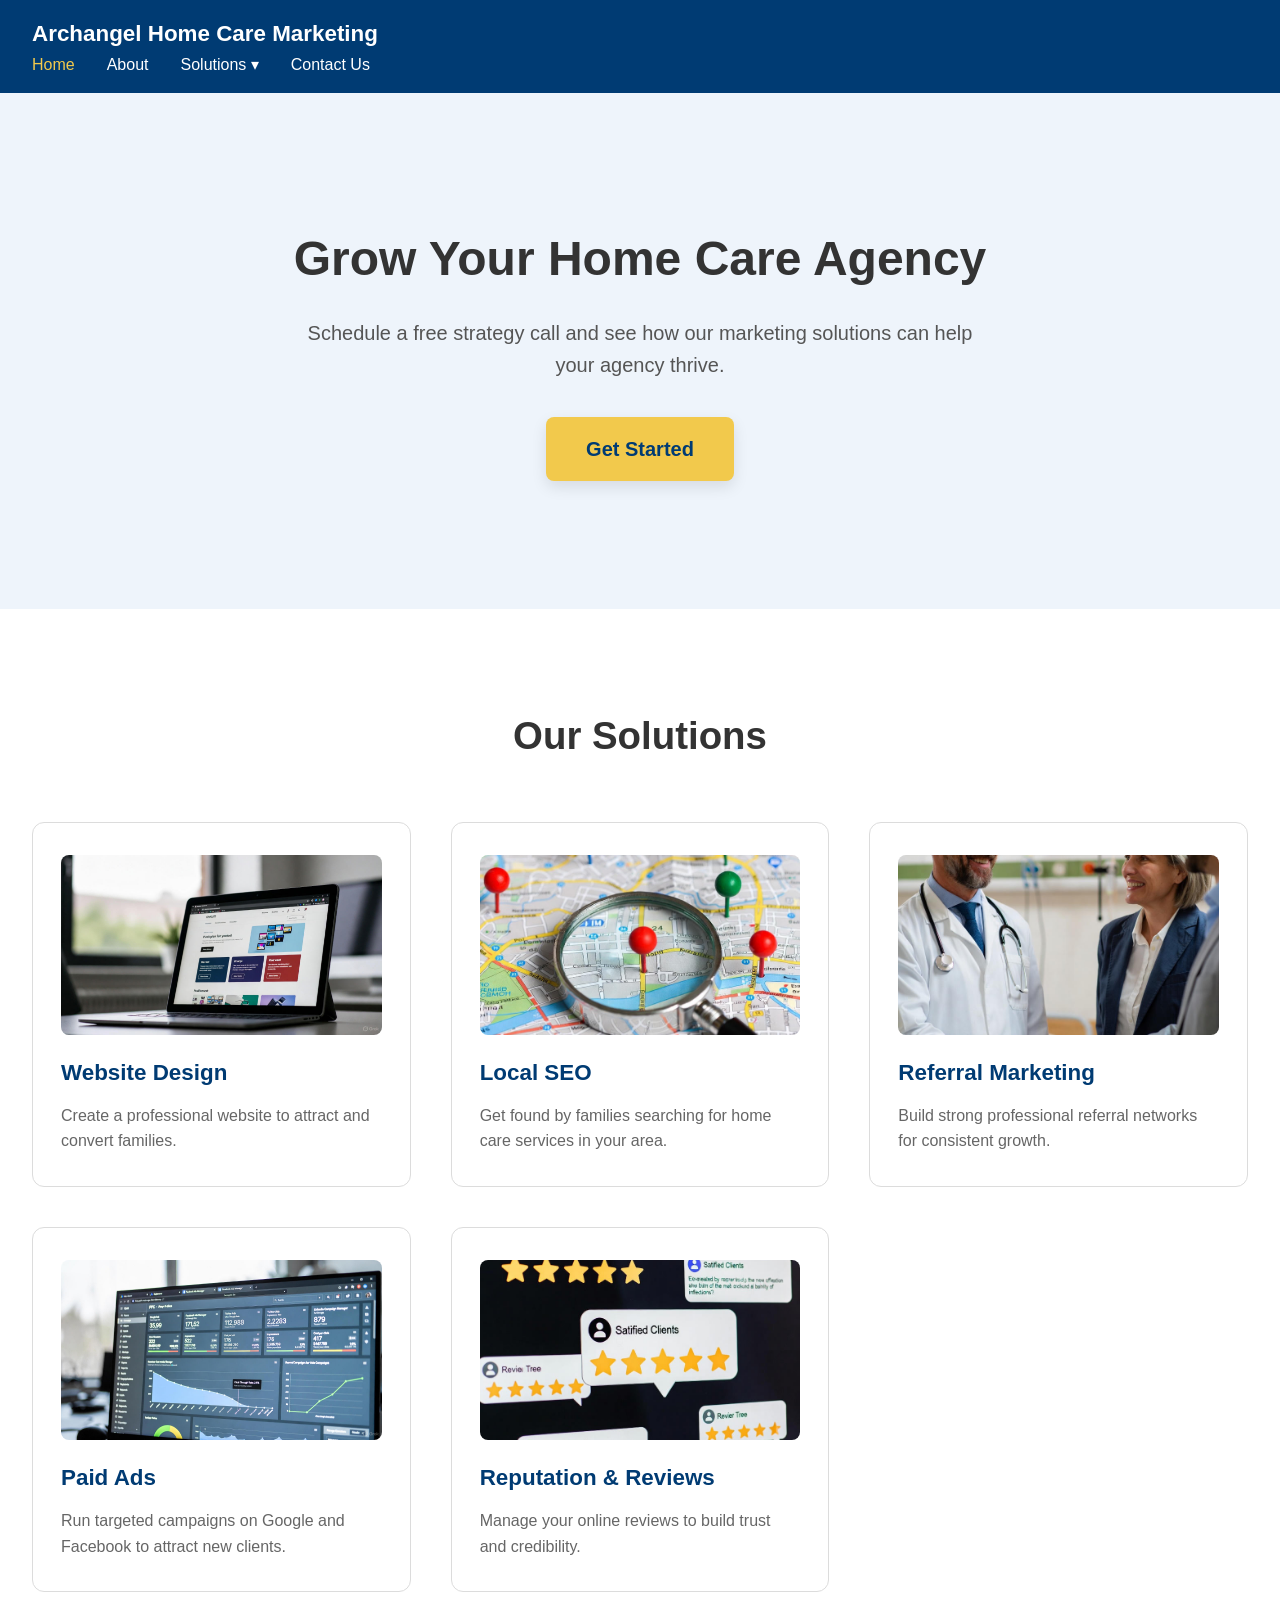
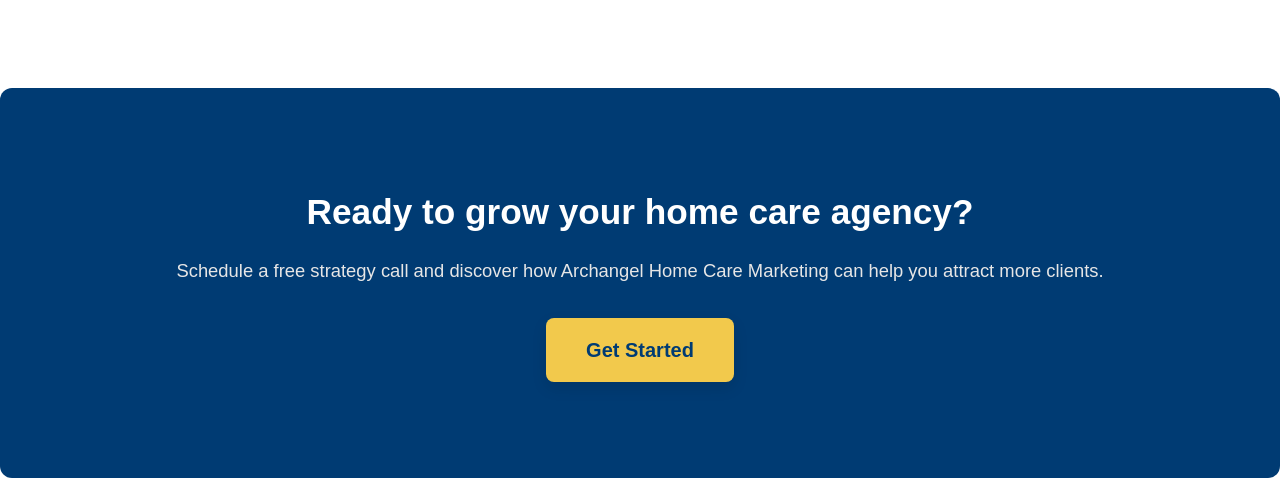
==== index.html @ ba85d370 "Update index.html" ====
<!DOCTYPE html>
<html lang="en">
<head>
  <meta charset="UTF-8">
  <meta name="viewport" content="width=device-width, initial-scale=1.0">
  <title>Archangel Home Care Marketing</title>
  <link rel="stylesheet" href="styles.css">
  <link rel="stylesheet" href="https://cdnjs.cloudflare.com/ajax/libs/font-awesome/6.5.0/css/all.min.css">
</head>
<body>

<nav class="navbar">
  <div class="logo"><a href="#hero">Archangel Home Care Marketing</a></div>
  <ul class="nav-links">
    <li><a href="#hero" class="active">Home</a></li>
    <li><a href="about.html">About</a></li>
    <li class="dropdown">
      <a href="solutions.html">Solutions ▾</a>
      <ul class="dropdown-menu">
        <li><a href="solutions/website-design.html">Website Design</a></li>
        <li><a href="solutions/local-seo.html">Local SEO</a></li>
        <li><a href="solutions/referral-marketing.html">Referral Marketing</a></li>
        <li><a href="solutions/paid-ads.html">Paid Ads</a></li>
        <li><a href="solutions/reputation-reviews.html">Reputation & Reviews</a></li>
      </ul>
    </li>
    <li><a href="contact.html">Contact Us</a></li>
  </ul>
</nav>

<section id="hero" class="hero">
  <div class="container">
    <h1>Grow Your Home Care Agency</h1>
    <p>Schedule a free strategy call and see how our marketing solutions can help your agency thrive.</p>
    <a href="/contact.html" class="btn primary">Get Started</a>
  </div>
</section>


<section class="solutions-overview">
  <h2 class="fade-in">Our Solutions</h2>
  <div class="solutions-grid">
    <a href="solutions/website-design.html" class="solution-card">
      <img src="images/website-design.jpg" alt="Website Design" loading="lazy">
      <h3>Website Design</h3>
      <p>Create a professional website to attract and convert families.</p>
    </a>
    <a href="solutions/local-seo.html" class="solution-card">
      <img src="images/local-seo.jpg" alt="Local SEO" loading="lazy">
      <h3>Local SEO</h3>
      <p>Get found by families searching for home care services in your area.</p>
    </a>
    <a href="solutions/referral-marketing.html" class="solution-card">
      <img src="images/referral-marketing.jpg" alt="Referral Marketing" loading="lazy">
      <h3>Referral Marketing</h3>
      <p>Build strong professional referral networks for consistent growth.</p>
    </a>
    <a href="solutions/paid-ads.html" class="solution-card">
      <img src="images/paid-ads.jpg" alt="Paid Ads" loading="lazy">
      <h3>Paid Ads</h3>
      <p>Run targeted campaigns on Google and Facebook to attract new clients.</p>
    </a>
    <a href="solutions/reputation-reviews.html" class="solution-card">
      <img src="images/reputation-reviews.jpg" alt="Reputation & Reviews" loading="lazy">
      <h3>Reputation & Reviews</h3>
      <p>Manage your online reviews to build trust and credibility.</p>
    </a>
  </div>
</section>

<section class="cta">
  <div class="container">
    <h2>Ready to grow your home care agency?</h2>
    <p>Schedule a free strategy call and discover how Archangel Home Care Marketing can help you attract more clients.</p>
    <a href="/contact.html" class="btn primary">Get Started</a>
  </div>
</section>


<script>
  document.querySelectorAll('a[href^="#"]').forEach(anchor => {
    anchor.addEventListener('click', function(e) {
      e.preventDefault();
      document.querySelector(this.getAttribute('href')).scrollIntoView({
        behavior: 'smooth'
      });
    });
  });
</script>

</body>
</html>
---- styles.css ----
/* ==============================
   RESET & BASE
============================== */
* {
  margin: 0;
  padding: 0;
  box-sizing: border-box;
}

body {
  font-family: -apple-system, BlinkMacSystemFont, "Segoe UI",
               Roboto, Helvetica, Arial, sans-serif;
  line-height: 1.6;
  color: #333;
  background-color: #fff;
}

img {
  max-width: 100%;
  display: block;
}

a {
  text-decoration: none;
  color: inherit;
}

/* ==============================
   GLOBAL LAYOUT
============================== */
section {
  padding: 6rem 2rem;
}

.container {
  max-width: 1100px;
  margin: 0 auto;
}

/* ==============================
   NAVBAR
============================== */
.navbar {
  background-color: #003b73;
  padding: 1rem 2rem;
  position: sticky;
  top: 0;
  z-index: 1000;
}

.nav-inner {
  max-width: 1200px;
  margin: 0 auto;
  display: flex;
  align-items: center;
  justify-content: space-between;
}

.logo a {
  font-size: 1.4rem;
  font-weight: 700;
  color: #fff;
}

.nav-links {
  list-style: none;
  display: flex;
  gap: 2rem;
  align-items: center;
}

.nav-links li {
  position: relative;
}

.nav-links a {
  color: #fff;
  font-weight: 500;
}

.nav-links a:hover,
.nav-links a.active {
  color: #f2c94c;
}

/* ==============================
   DROPDOWN (HOVER ONLY)
============================== */
.dropdown-menu {
  position: absolute;
  top: 100%;
  left: 0;
  background-color: #003b73;
  list-style: none;
  min-width: 230px;
  padding: 0.5rem 0;
  display: none;
  border-radius: 0 0 6px 6px;
}

.dropdown:hover .dropdown-menu {
  display: block;
}

.dropdown-menu li a {
  display: block;
  padding: 0.7rem 1.2rem;
  color: #fff;
  font-size: 0.95rem;
}

.dropdown-menu li a:hover {
  background-color: #002a55;
}

/* ==============================
   HERO
============================== */
.hero {
  background: #eef4fb;
  text-align: center;
  padding: 8rem 2rem;
}

.hero h1 {
  font-size: 3rem;
  max-width: 800px;
  margin: 0 auto 1.2rem;
}

.hero p {
  font-size: 1.25rem;
  max-width: 700px;
  margin: 0 auto 2.2rem;
  color: #555;
}

/* ==============================
   BUTTONS / CTA
============================== */
.btn {
  display: inline-block;
  padding: 0.9rem 2rem;
  font-weight: 600;
  border-radius: 6px;
  transition: all 0.25s ease;
  text-align: center;
}

/* Unified Primary CTA */
.btn.primary {
  background-color: #f2c94c;
  color: #003b73;
  font-size: 1.25rem;
  font-weight: 700;
  padding: 1rem 2.5rem;
  border-radius: 8px;
  display: inline-block;
  text-align: center;
  transition: transform 0.25s ease, box-shadow 0.25s ease;
  box-shadow: 0 6px 15px rgba(0, 0, 0, 0.1);
}

.btn.primary:hover {
  background-color: #e6b93d;
  transform: translateY(-3px);
  box-shadow: 0 10px 22px rgba(0, 0, 0, 0.15);
}

/* ==============================
   SOLUTIONS GRID
============================== */
.solutions-overview h2 {
  text-align: center;
  font-size: 2.4rem;
  margin-bottom: 3.5rem;
}

.solutions-grid {
  display: grid;
  grid-template-columns: repeat(auto-fit, minmax(280px, 1fr));
  gap: 2.5rem;
  align-items: stretch;
}

/* Card */
.solution-card {
  display: flex;
  flex-direction: column;
  height: 100%;
  padding: 2rem 1.75rem;
  border: 1px solid #dcdcdc;
  border-radius: 12px;
  background-color: #fff;
  transition: transform 0.25s ease, box-shadow 0.25s ease;
}

/* Image locked */
.solution-card img {
  width: 100%;
  height: 180px;
  object-fit: cover;
  border-radius: 8px;
  margin-bottom: 1.25rem;
}

.solution-card h3 {
  font-size: 1.4rem;
  margin-bottom: 0.75rem;
  color: #003b73;
}

.solution-card p {
  font-size: 1rem;
  color: #666;
  flex-grow: 1;
}

.solution-card:hover {
  transform: translateY(-4px);
  box-shadow: 0 10px 22px rgba(0, 0, 0, 0.12);
}

/* ==============================
   SOLUTION DETAIL PAGES
============================== */
.solution-detail h1 {
  font-size: 2.5rem;
  margin-bottom: 1rem;
}

.solution-detail p {
  font-size: 1.1rem;
  max-width: 800px;
  margin-bottom: 2rem;
}

.solution-detail img {
  max-width: 800px;
  margin: 2rem 0;
  border-radius: 12px;
}

.solution-detail ul {
  margin: 1.5rem 0 2.5rem;
  padding-left: 1.2rem;
}

.solution-detail li {
  margin-bottom: 0.75rem;
}

/* ==============================
   CTA SECTIONS
============================== */
.cta {
  background-color: #003b73;
  color: #fff;
  text-align: center;
  padding: 6rem 2rem;
  border-radius: 12px;
}

.cta h2 {
  font-size: 2.2rem;
  margin-bottom: 1rem;
}

.cta p {
  font-size: 1.15rem;
  margin-bottom: 2rem;
  color: #e6e6e6;
}

/* ==============================
   CONTACT PAGE
============================== */
.contact-two-column {
  display: flex;
  gap: 4rem;
  flex-wrap: wrap;
}

.contact-left,
.contact-right {
  flex: 1 1 420px;
}

.contact-left h2 {
  font-size: 2rem;
  margin-bottom: 1rem;
}

.contact-left ul {
  list-style: none;
  margin-top: 1.5rem;
}

.contact-left li {
  margin-bottom: 0.9rem;
  font-size: 1.05rem;
}

/* Form */
.contact-form label {
  display: block;
  font-weight: 600;
  margin-top: 1.2rem;
  margin-bottom: 0.3rem;
}

.contact-form input,
.contact-form select {
  width: 100%;
  padding: 0.75rem;
  border-radius: 6px;
  border: 1px solid #ccc;
}

.contact-form button {
  margin-top: 1.8rem;
  width: 100%;
  font-size: 1.1rem;
}

/* ==============================
   FOOTER
============================== */
footer {
  background-color: #003b73;
  color: #fff;
  text-align: center;
  padding: 2.5rem 2rem;
  margin-top: 4rem;
}

/* ==============================
   RESPONSIVE
============================== */
@media (max-width: 768px) {
  section {
    padding: 4rem 1.5rem;
  }

  .hero h1 {
    font-size: 2.3rem;
  }

  .nav-links {
    gap: 1.2rem;
  }

  .contact-two-column {
    gap: 3rem;
  }

  .btn.primary {
    font-size: 1.1rem;
    padding: 0.9rem 2rem;
  }
}
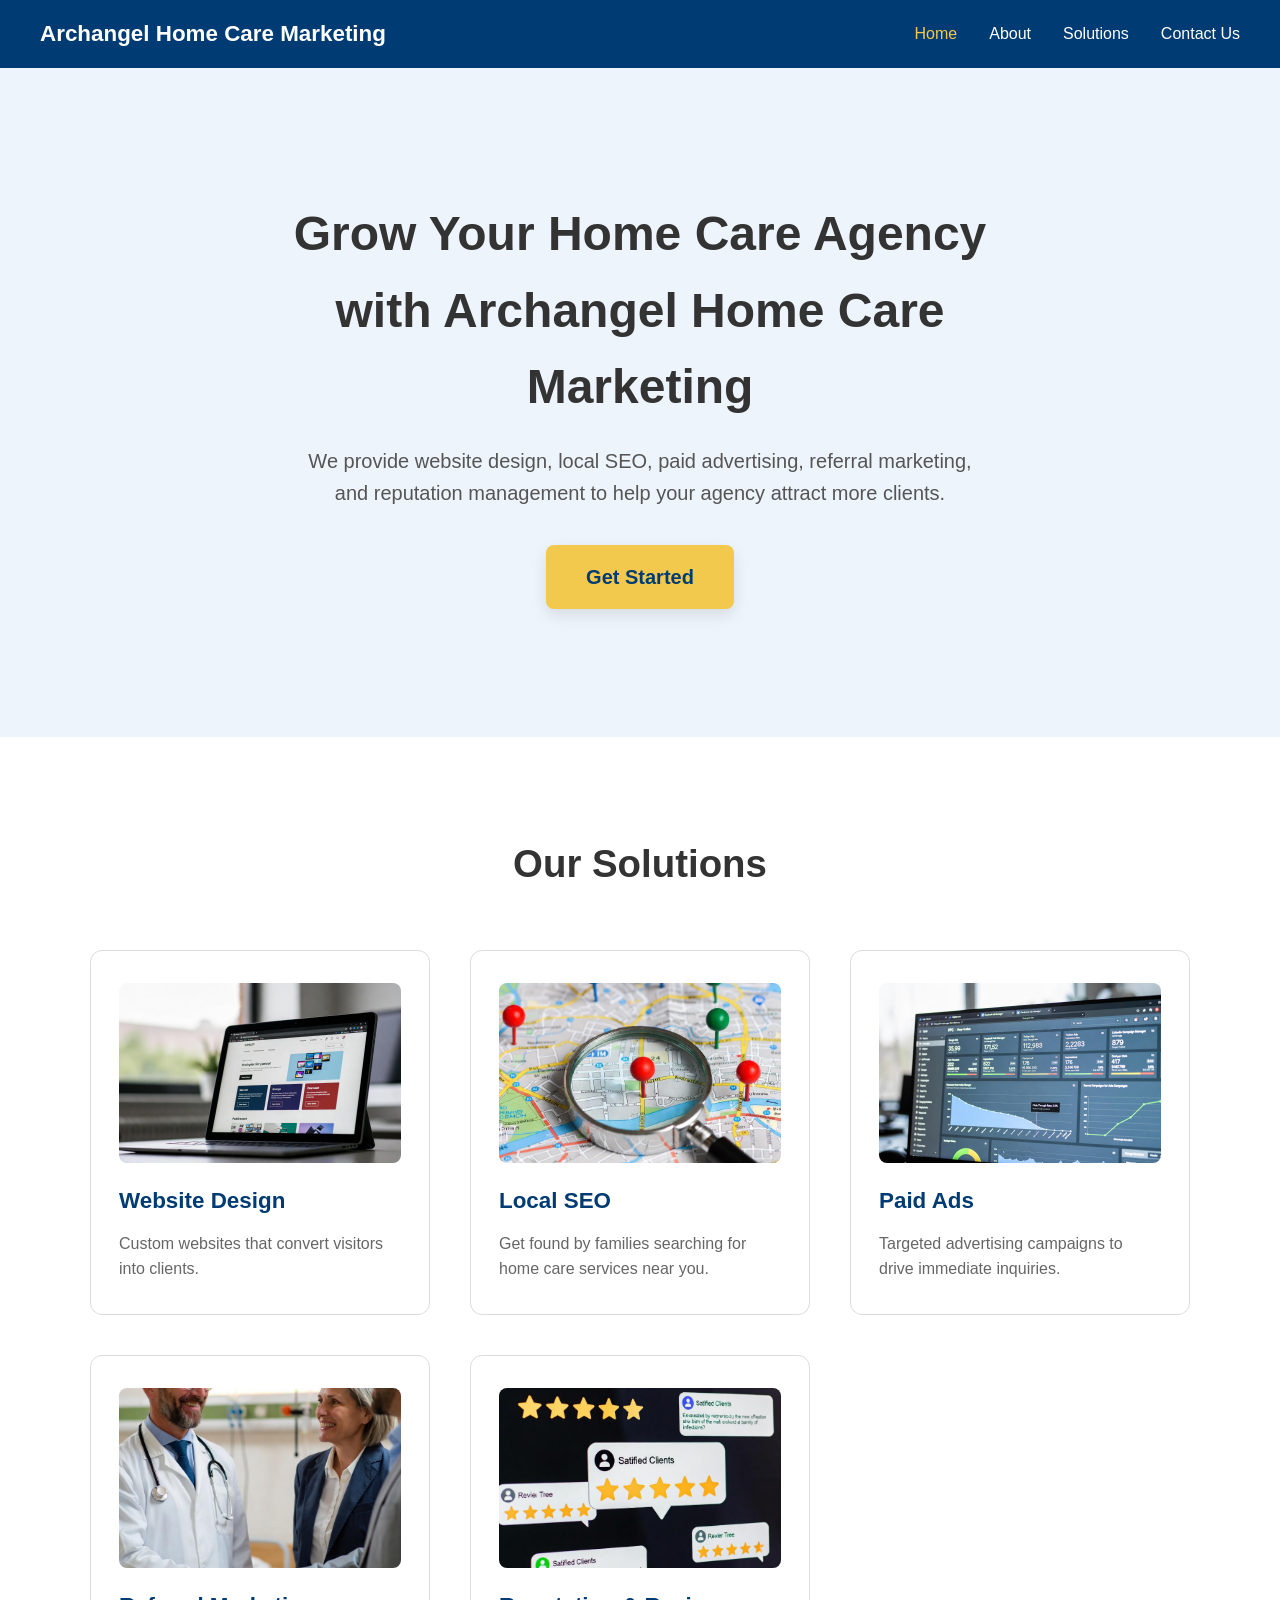
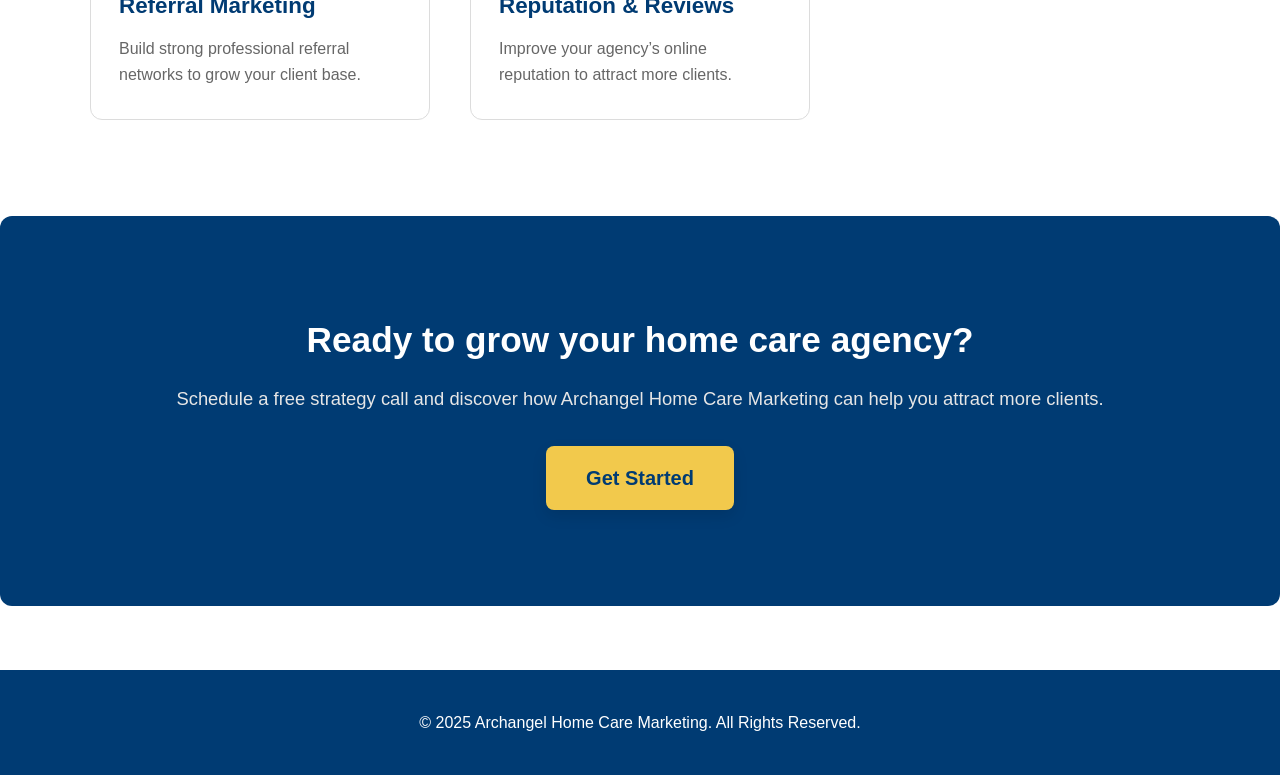
==== commit 4ef28a2c: "Update index.html" ====
--- a/index.html
+++ b/index.html
@@ -5,69 +5,77 @@
   <meta name="viewport" content="width=device-width, initial-scale=1.0">
   <title>Archangel Home Care Marketing</title>
   <link rel="stylesheet" href="styles.css">
-  <link rel="stylesheet" href="https://cdnjs.cloudflare.com/ajax/libs/font-awesome/6.5.0/css/all.min.css">
 </head>
 <body>
 
+<!-- NAVBAR -->
 <nav class="navbar">
-  <div class="logo"><a href="#hero">Archangel Home Care Marketing</a></div>
-  <ul class="nav-links">
-    <li><a href="#hero" class="active">Home</a></li>
-    <li><a href="about.html">About</a></li>
-    <li class="dropdown">
-      <a href="solutions.html">Solutions ▾</a>
-      <ul class="dropdown-menu">
-        <li><a href="solutions/website-design.html">Website Design</a></li>
-        <li><a href="solutions/local-seo.html">Local SEO</a></li>
-        <li><a href="solutions/referral-marketing.html">Referral Marketing</a></li>
-        <li><a href="solutions/paid-ads.html">Paid Ads</a></li>
-        <li><a href="solutions/reputation-reviews.html">Reputation & Reviews</a></li>
-      </ul>
-    </li>
-    <li><a href="contact.html">Contact Us</a></li>
-  </ul>
+  <div class="nav-inner">
+    <div class="logo">
+      <a href="/index.html">Archangel Home Care Marketing</a>
+    </div>
+    <ul class="nav-links">
+      <li><a href="/index.html" class="active">Home</a></li>
+      <li><a href="/about.html">About</a></li>
+      <li class="dropdown">
+        <a href="/solutions.html">Solutions</a>
+        <ul class="dropdown-menu">
+          <li><a href="/solutions/website-design.html">Website Design</a></li>
+          <li><a href="/solutions/local-seo.html">Local SEO</a></li>
+          <li><a href="/solutions/paid-ads.html">Paid Ads</a></li>
+          <li><a href="/solutions/referral-marketing.html">Referral Marketing</a></li>
+          <li><a href="/solutions/reputation-reviews.html">Reputation & Reviews</a></li>
+        </ul>
+      </li>
+      <li><a href="/contact.html">Contact Us</a></li>
+    </ul>
+  </div>
 </nav>
 
-<section id="hero" class="hero">
+<!-- HERO -->
+<section class="hero">
   <div class="container">
-    <h1>Grow Your Home Care Agency</h1>
-    <p>Schedule a free strategy call and see how our marketing solutions can help your agency thrive.</p>
+    <h1>Grow Your Home Care Agency with Archangel Home Care Marketing</h1>
+    <p>We provide website design, local SEO, paid advertising, referral marketing, and reputation management to help your agency attract more clients.</p>
     <a href="/contact.html" class="btn primary">Get Started</a>
   </div>
 </section>
 
-
+<!-- SOLUTIONS -->
 <section class="solutions-overview">
-  <h2 class="fade-in">Our Solutions</h2>
-  <div class="solutions-grid">
-    <a href="solutions/website-design.html" class="solution-card">
-      <img src="images/website-design.jpg" alt="Website Design" loading="lazy">
-      <h3>Website Design</h3>
-      <p>Create a professional website to attract and convert families.</p>
-    </a>
-    <a href="solutions/local-seo.html" class="solution-card">
-      <img src="images/local-seo.jpg" alt="Local SEO" loading="lazy">
-      <h3>Local SEO</h3>
-      <p>Get found by families searching for home care services in your area.</p>
-    </a>
-    <a href="solutions/referral-marketing.html" class="solution-card">
-      <img src="images/referral-marketing.jpg" alt="Referral Marketing" loading="lazy">
-      <h3>Referral Marketing</h3>
-      <p>Build strong professional referral networks for consistent growth.</p>
-    </a>
-    <a href="solutions/paid-ads.html" class="solution-card">
-      <img src="images/paid-ads.jpg" alt="Paid Ads" loading="lazy">
-      <h3>Paid Ads</h3>
-      <p>Run targeted campaigns on Google and Facebook to attract new clients.</p>
-    </a>
-    <a href="solutions/reputation-reviews.html" class="solution-card">
-      <img src="images/reputation-reviews.jpg" alt="Reputation & Reviews" loading="lazy">
-      <h3>Reputation & Reviews</h3>
-      <p>Manage your online reviews to build trust and credibility.</p>
-    </a>
+  <div class="container">
+    <h2>Our Solutions</h2>
+    <div class="solutions-grid">
+      <a href="/solutions/website-design.html" class="solution-card">
+        <img src="/images/website-design.jpg" alt="Website Design">
+        <h3>Website Design</h3>
+        <p>Custom websites that convert visitors into clients.</p>
+      </a>
+      <a href="/solutions/local-seo.html" class="solution-card">
+        <img src="/images/local-seo.jpg" alt="Local SEO">
+        <h3>Local SEO</h3>
+        <p>Get found by families searching for home care services near you.</p>
+      </a>
+      <a href="/solutions/paid-ads.html" class="solution-card">
+        <img src="/images/paid-ads.jpg" alt="Paid Ads">
+        <h3>Paid Ads</h3>
+        <p>Targeted advertising campaigns to drive immediate inquiries.</p>
+      </a>
+      <a href="/solutions/referral-marketing.html" class="solution-card">
+        <img src="/images/referral-marketing.jpg" alt="Referral Marketing">
+        <h3>Referral Marketing</h3>
+        <p>Build strong professional referral networks to grow your client base.</p>
+      </a>
+      <a href="/solutions/reputation-reviews.html" class="solution-card">
+        <img src="/images/reputation-reviews.jpg" alt="Reputation & Reviews">
+        <h3>Reputation & Reviews</h3>
+        <p>Improve your agency’s online reputation to attract more clients.</p>
+      </a>
+    </div>
   </div>
 </section>
 
+<!-- CTA -->
 <section class="cta">
   <div class="container">
     <h2>Ready to grow your home care agency?</h2>
@@ -76,17 +84,9 @@
   </div>
 </section>
 
-
-<script>
-  document.querySelectorAll('a[href^="#"]').forEach(anchor => {
-    anchor.addEventListener('click', function(e) {
-      e.preventDefault();
-      document.querySelector(this.getAttribute('href')).scrollIntoView({
-        behavior: 'smooth'
-      });
-    });
-  });
-</script>
+<footer>
+  <p>&copy; 2025 Archangel Home Care Marketing. All Rights Reserved.</p>
+</footer>
 
 </body>
 </html>
--- a/styles.css
+++ b/styles.css
@@ -49,11 +49,11 @@
 }
 
 .nav-inner {
+  display: flex;
+  justify-content: space-between; /* logo left, nav right */
+  align-items: center;
   max-width: 1200px;
   margin: 0 auto;
-  display: flex;
-  align-items: center;
-  justify-content: space-between;
 }
 
 .logo a {
@@ -63,9 +63,9 @@
 }
 
 .nav-links {
-  list-style: none;
   display: flex;
   gap: 2rem;
+  list-style: none;
   align-items: center;
 }
 
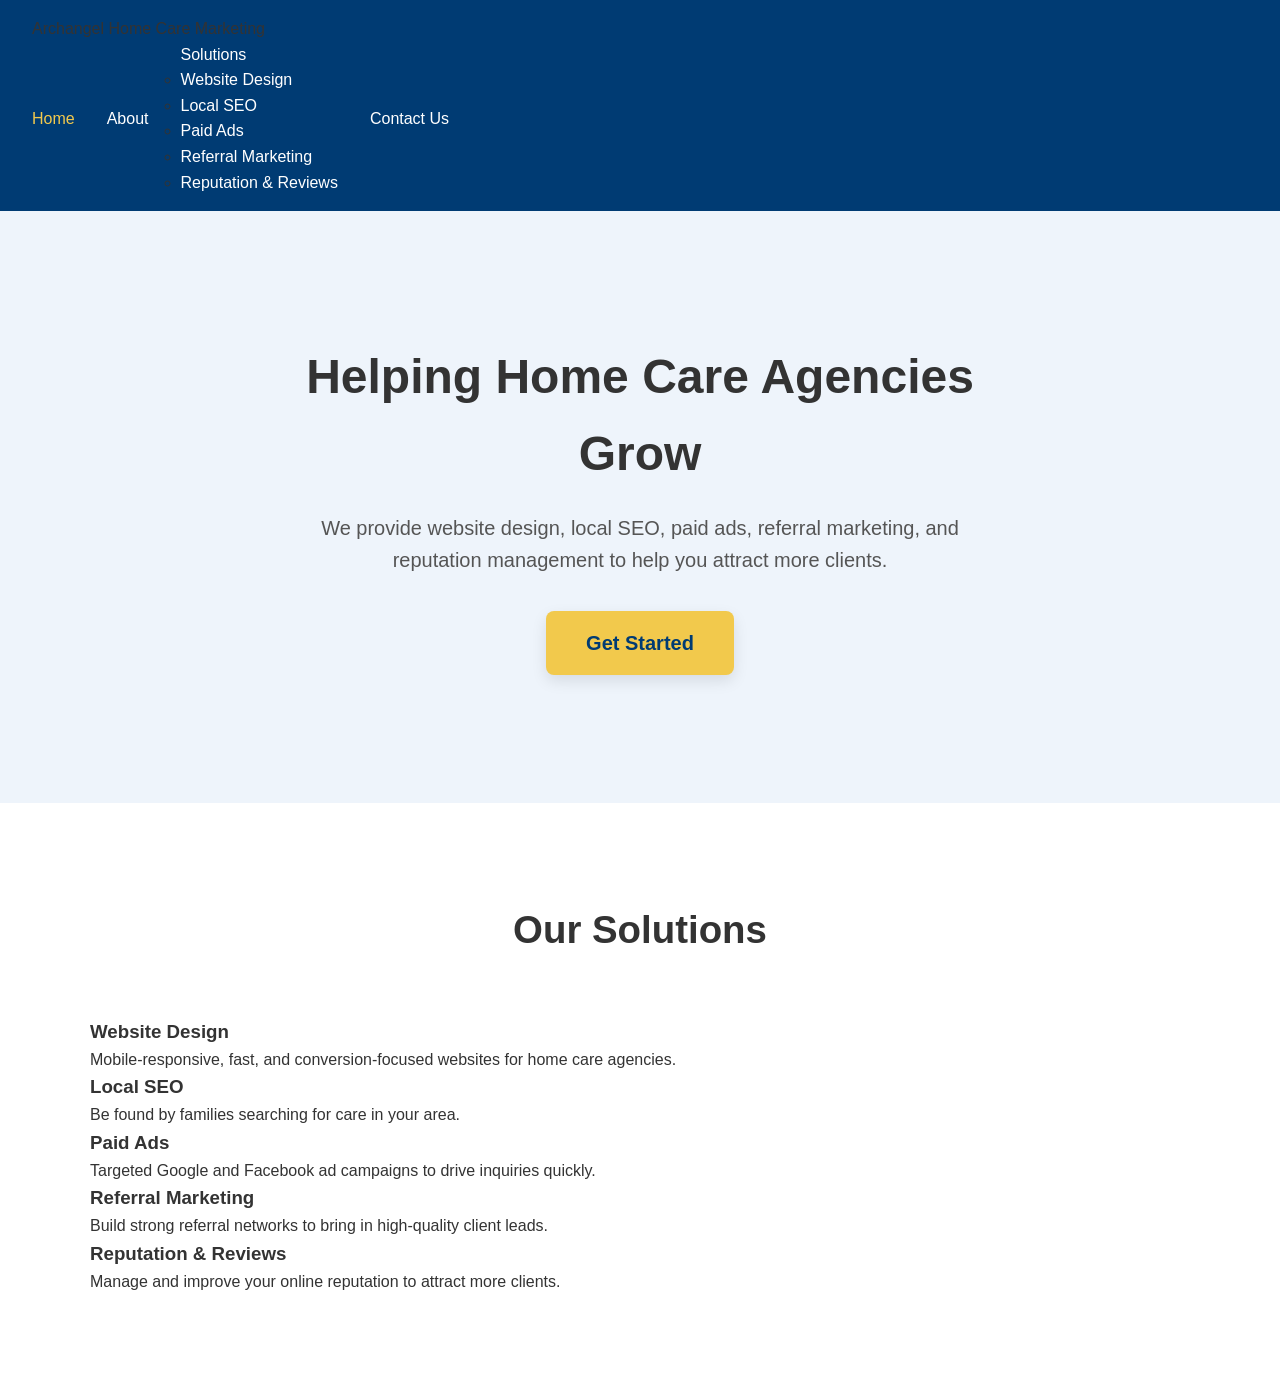
==== commit 282b0b25: "Update index.html" ====
--- a/index.html
+++ b/index.html
@@ -1,92 +1,124 @@
 <!DOCTYPE html>
 <html lang="en">
 <head>
-  <meta charset="UTF-8">
-  <meta name="viewport" content="width=device-width, initial-scale=1.0">
-  <title>Archangel Home Care Marketing</title>
-  <link rel="stylesheet" href="styles.css">
+<meta charset="UTF-8">
+<meta name="viewport" content="width=device-width, initial-scale=1.0">
+<title>Home | Archangel Home Care Marketing</title>
+<meta name="description" content="Archangel Home Care Marketing helps home care agencies grow with website design, local SEO, paid ads, referral marketing, and reputation management.">
+<meta name="keywords" content="home care marketing, website design, local SEO, paid ads, referral marketing, reputation management, Archangel Home Care Marketing">
+<meta name="author" content="Martin Bauer">
+
+<!-- Open Graph / Facebook -->
+<meta property="og:type" content="website">
+<meta property="og:title" content="Archangel Home Care Marketing">
+<meta property="og:description" content="Helping home care agencies grow with proven marketing strategies.">
+<meta property="og:url" content="https://archangelhomecaremarketing.com/">
+<meta property="og:image" content="https://archangelhomecaremarketing.com/images/website-design.jpg">
+
+<!-- Twitter -->
+<meta name="twitter:card" content="summary_large_image">
+<meta name="twitter:title" content="Archangel Home Care Marketing">
+<meta name="twitter:description" content="Helping home care agencies grow with proven marketing strategies.">
+<meta name="twitter:image" content="https://archangelhomecaremarketing.com/images/website-design.jpg">
+
+<link rel="stylesheet" href="styles.css">
+
+<!-- JSON-LD Structured Data -->
+<script type="application/ld+json">
+{
+  "@context": "https://schema.org",
+  "@type": "LocalBusiness",
+  "name": "Archangel Home Care Marketing",
+  "image": "https://archangelhomecaremarketing.com/images/website-design.jpg",
+  "@id": "https://archangelhomecaremarketing.com/",
+  "url": "https://archangelhomecaremarketing.com/",
+  "telephone": "+1-248-330-2772",
+  "address": {
+    "@type": "PostalAddress",
+    "streetAddress": "334 1st Street",
+    "addressLocality": "Northville",
+    "addressRegion": "MI",
+    "postalCode": "48167",
+    "addressCountry": "US"
+  },
+  "geo": {
+    "@type": "GeoCoordinates",
+    "latitude": 42.1790,
+    "longitude": -83.4783
+  },
+  "description": "Archangel Home Care Marketing helps home care agencies grow through website design, local SEO, paid ads, referral marketing, and reputation management.",
+  "openingHoursSpecification": {
+    "@type": "OpeningHoursSpecification",
+    "dayOfWeek": ["Monday","Tuesday","Wednesday","Thursday","Friday"],
+    "opens": "09:00",
+    "closes": "17:00"
+  },
+  "makesOffer": [
+    {"@type": "Offer","name": "Website Design","url": "https://archangelhomecaremarketing.com/solutions/website-design.html"},
+    {"@type": "Offer","name": "Local SEO","url": "https://archangelhomecaremarketing.com/solutions/local-seo.html"},
+    {"@type": "Offer","name": "Paid Ads","url": "https://archangelhomecaremarketing.com/solutions/paid-ads.html"},
+    {"@type": "Offer","name": "Referral Marketing","url": "https://archangelhomecaremarketing.com/solutions/referral-marketing.html"},
+    {"@type": "Offer","name": "Reputation & Reviews","url": "https://archangelhomecaremarketing.com/solutions/reputation-reviews.html"}
+  ]
+}
+</script>
 </head>
 <body>
-
 <!-- NAVBAR -->
 <nav class="navbar">
-  <div class="nav-inner">
-    <div class="logo">
-      <a href="/index.html">Archangel Home Care Marketing</a>
-    </div>
-    <ul class="nav-links">
-      <li><a href="/index.html" class="active">Home</a></li>
-      <li><a href="/about.html">About</a></li>
-      <li class="dropdown">
-        <a href="/solutions.html">Solutions</a>
-        <ul class="dropdown-menu">
-          <li><a href="/solutions/website-design.html">Website Design</a></li>
-          <li><a href="/solutions/local-seo.html">Local SEO</a></li>
-          <li><a href="/solutions/paid-ads.html">Paid Ads</a></li>
-          <li><a href="/solutions/referral-marketing.html">Referral Marketing</a></li>
-          <li><a href="/solutions/reputation-reviews.html">Reputation & Reviews</a></li>
-        </ul>
-      </li>
-      <li><a href="/contact.html">Contact Us</a></li>
-    </ul>
-  </div>
+  <div class="logo">Archangel Home Care Marketing</div>
+  <ul class="nav-links">
+    <li><a href="index.html" class="active">Home</a></li>
+    <li><a href="about.html">About</a></li>
+    <li class="dropdown">
+      <a href="solutions.html">Solutions</a>
+      <ul class="dropdown-content">
+        <li><a href="solutions/website-design.html">Website Design</a></li>
+        <li><a href="solutions/local-seo.html">Local SEO</a></li>
+        <li><a href="solutions/paid-ads.html">Paid Ads</a></li>
+        <li><a href="solutions/referral-marketing.html">Referral Marketing</a></li>
+        <li><a href="solutions/reputation-reviews.html">Reputation & Reviews</a></li>
+      </ul>
+    </li>
+    <li><a href="contact.html">Contact Us</a></li>
+  </ul>
 </nav>
 
-<!-- HERO -->
+<!-- HOME PAGE CONTENT -->
 <section class="hero">
   <div class="container">
-    <h1>Grow Your Home Care Agency with Archangel Home Care Marketing</h1>
-    <p>We provide website design, local SEO, paid advertising, referral marketing, and reputation management to help your agency attract more clients.</p>
-    <a href="/contact.html" class="btn primary">Get Started</a>
+    <h1>Helping Home Care Agencies Grow</h1>
+    <p>We provide website design, local SEO, paid ads, referral marketing, and reputation management to help you attract more clients.</p>
+    <a href="contact.html" class="btn primary">Get Started</a>
   </div>
 </section>
 
-<!-- SOLUTIONS -->
 <section class="solutions-overview">
   <div class="container">
     <h2>Our Solutions</h2>
-    <div class="solutions-grid">
-      <a href="/solutions/website-design.html" class="solution-card">
-        <img src="/images/website-design.jpg" alt="Website Design">
+    <div class="solution-cards">
+      <a href="solutions/website-design.html" class="card">
         <h3>Website Design</h3>
-        <p>Custom websites that convert visitors into clients.</p>
+        <p>Mobile-responsive, fast, and conversion-focused websites for home care agencies.</p>
       </a>
-      <a href="/solutions/local-seo.html" class="solution-card">
-        <img src="/images/local-seo.jpg" alt="Local SEO">
+      <a href="solutions/local-seo.html" class="card">
         <h3>Local SEO</h3>
-        <p>Get found by families searching for home care services near you.</p>
+        <p>Be found by families searching for care in your area.</p>
       </a>
-      <a href="/solutions/paid-ads.html" class="solution-card">
-        <img src="/images/paid-ads.jpg" alt="Paid Ads">
+      <a href="solutions/paid-ads.html" class="card">
         <h3>Paid Ads</h3>
-        <p>Targeted advertising campaigns to drive immediate inquiries.</p>
+        <p>Targeted Google and Facebook ad campaigns to drive inquiries quickly.</p>
       </a>
-      <a href="/solutions/referral-marketing.html" class="solution-card">
-        <img src="/images/referral-marketing.jpg" alt="Referral Marketing">
+      <a href="solutions/referral-marketing.html" class="card">
         <h3>Referral Marketing</h3>
-        <p>Build strong professional referral networks to grow your client base.</p>
+        <p>Build strong referral networks to bring in high-quality client leads.</p>
       </a>
-      <a href="/solutions/reputation-reviews.html" class="solution-card">
-        <img src="/images/reputation-reviews.jpg" alt="Reputation & Reviews">
+      <a href="solutions/reputation-reviews.html" class="card">
         <h3>Reputation & Reviews</h3>
-        <p>Improve your agency’s online reputation to attract more clients.</p>
+        <p>Manage and improve your online reputation to attract more clients.</p>
       </a>
     </div>
   </div>
 </section>
-
-<!-- CTA -->
-<section class="cta">
-  <div class="container">
-    <h2>Ready to grow your home care agency?</h2>
-    <p>Schedule a free strategy call and discover how Archangel Home Care Marketing can help you attract more clients.</p>
-    <a href="/contact.html" class="btn primary">Get Started</a>
-  </div>
-</section>
-
-<footer>
-  <p>&copy; 2025 Archangel Home Care Marketing. All Rights Reserved.</p>
-</footer>
-
 </body>
 </html>
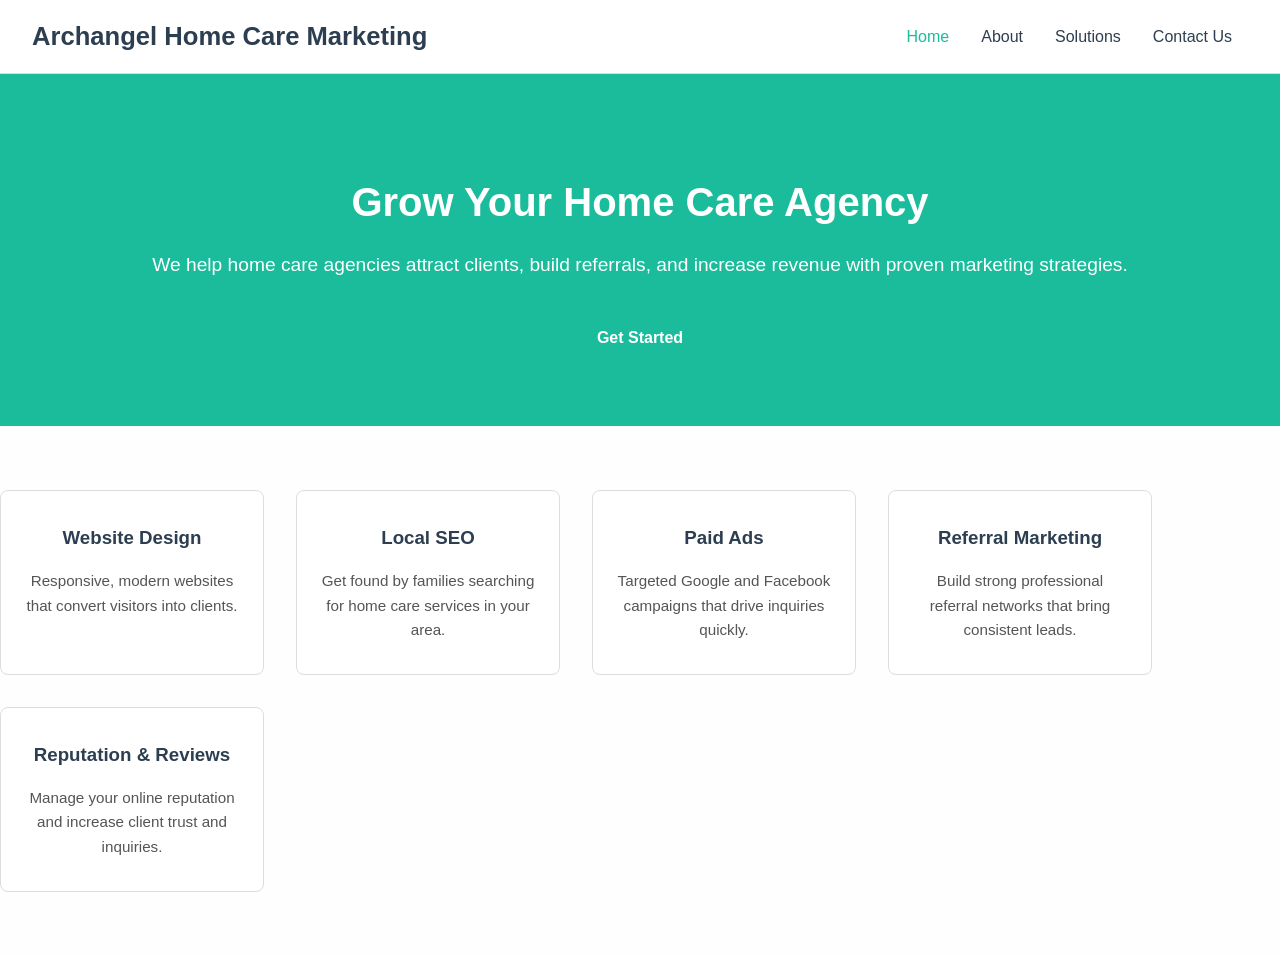
==== commit bfe9fc98: "Update index.html" ====
--- a/index.html
+++ b/index.html
@@ -4,67 +4,10 @@
 <meta charset="UTF-8">
 <meta name="viewport" content="width=device-width, initial-scale=1.0">
 <title>Home | Archangel Home Care Marketing</title>
-<meta name="description" content="Archangel Home Care Marketing helps home care agencies grow with website design, local SEO, paid ads, referral marketing, and reputation management.">
-<meta name="keywords" content="home care marketing, website design, local SEO, paid ads, referral marketing, reputation management, Archangel Home Care Marketing">
-<meta name="author" content="Martin Bauer">
-
-<!-- Open Graph / Facebook -->
-<meta property="og:type" content="website">
-<meta property="og:title" content="Archangel Home Care Marketing">
-<meta property="og:description" content="Helping home care agencies grow with proven marketing strategies.">
-<meta property="og:url" content="https://archangelhomecaremarketing.com/">
-<meta property="og:image" content="https://archangelhomecaremarketing.com/images/website-design.jpg">
-
-<!-- Twitter -->
-<meta name="twitter:card" content="summary_large_image">
-<meta name="twitter:title" content="Archangel Home Care Marketing">
-<meta name="twitter:description" content="Helping home care agencies grow with proven marketing strategies.">
-<meta name="twitter:image" content="https://archangelhomecaremarketing.com/images/website-design.jpg">
-
+<meta name="description" content="Archangel Home Care Marketing provides website design, local SEO, paid ads, referral marketing, and reputation management for home care agencies.">
 <link rel="stylesheet" href="styles.css">
-
-<!-- JSON-LD Structured Data -->
-<script type="application/ld+json">
-{
-  "@context": "https://schema.org",
-  "@type": "LocalBusiness",
-  "name": "Archangel Home Care Marketing",
-  "image": "https://archangelhomecaremarketing.com/images/website-design.jpg",
-  "@id": "https://archangelhomecaremarketing.com/",
-  "url": "https://archangelhomecaremarketing.com/",
-  "telephone": "+1-248-330-2772",
-  "address": {
-    "@type": "PostalAddress",
-    "streetAddress": "334 1st Street",
-    "addressLocality": "Northville",
-    "addressRegion": "MI",
-    "postalCode": "48167",
-    "addressCountry": "US"
-  },
-  "geo": {
-    "@type": "GeoCoordinates",
-    "latitude": 42.1790,
-    "longitude": -83.4783
-  },
-  "description": "Archangel Home Care Marketing helps home care agencies grow through website design, local SEO, paid ads, referral marketing, and reputation management.",
-  "openingHoursSpecification": {
-    "@type": "OpeningHoursSpecification",
-    "dayOfWeek": ["Monday","Tuesday","Wednesday","Thursday","Friday"],
-    "opens": "09:00",
-    "closes": "17:00"
-  },
-  "makesOffer": [
-    {"@type": "Offer","name": "Website Design","url": "https://archangelhomecaremarketing.com/solutions/website-design.html"},
-    {"@type": "Offer","name": "Local SEO","url": "https://archangelhomecaremarketing.com/solutions/local-seo.html"},
-    {"@type": "Offer","name": "Paid Ads","url": "https://archangelhomecaremarketing.com/solutions/paid-ads.html"},
-    {"@type": "Offer","name": "Referral Marketing","url": "https://archangelhomecaremarketing.com/solutions/referral-marketing.html"},
-    {"@type": "Offer","name": "Reputation & Reviews","url": "https://archangelhomecaremarketing.com/solutions/reputation-reviews.html"}
-  ]
-}
-</script>
 </head>
 <body>
-<!-- NAVBAR -->
 <nav class="navbar">
   <div class="logo">Archangel Home Care Marketing</div>
   <ul class="nav-links">
@@ -84,41 +27,34 @@
   </ul>
 </nav>
 
-<!-- HOME PAGE CONTENT -->
 <section class="hero">
-  <div class="container">
-    <h1>Helping Home Care Agencies Grow</h1>
-    <p>We provide website design, local SEO, paid ads, referral marketing, and reputation management to help you attract more clients.</p>
-    <a href="contact.html" class="btn primary">Get Started</a>
+  <h1>Grow Your Home Care Agency</h1>
+  <p>We help home care agencies attract clients, build referrals, and increase revenue with proven marketing strategies.</p>
+  <a href="contact.html" class="btn primary">Get Started</a>
+</section>
+
+<section class="solutions-grid container">
+  <div class="solution-card" onclick="location.href='solutions/website-design.html'">
+    <h3>Website Design</h3>
+    <p>Responsive, modern websites that convert visitors into clients.</p>
+  </div>
+  <div class="solution-card" onclick="location.href='solutions/local-seo.html'">
+    <h3>Local SEO</h3>
+    <p>Get found by families searching for home care services in your area.</p>
+  </div>
+  <div class="solution-card" onclick="location.href='solutions/paid-ads.html'">
+    <h3>Paid Ads</h3>
+    <p>Targeted Google and Facebook campaigns that drive inquiries quickly.</p>
+  </div>
+  <div class="solution-card" onclick="location.href='solutions/referral-marketing.html'">
+    <h3>Referral Marketing</h3>
+    <p>Build strong professional referral networks that bring consistent leads.</p>
+  </div>
+  <div class="solution-card" onclick="location.href='solutions/reputation-reviews.html'">
+    <h3>Reputation & Reviews</h3>
+    <p>Manage your online reputation and increase client trust and inquiries.</p>
   </div>
 </section>
 
-<section class="solutions-overview">
-  <div class="container">
-    <h2>Our Solutions</h2>
-    <div class="solution-cards">
-      <a href="solutions/website-design.html" class="card">
-        <h3>Website Design</h3>
-        <p>Mobile-responsive, fast, and conversion-focused websites for home care agencies.</p>
-      </a>
-      <a href="solutions/local-seo.html" class="card">
-        <h3>Local SEO</h3>
-        <p>Be found by families searching for care in your area.</p>
-      </a>
-      <a href="solutions/paid-ads.html" class="card">
-        <h3>Paid Ads</h3>
-        <p>Targeted Google and Facebook ad campaigns to drive inquiries quickly.</p>
-      </a>
-      <a href="solutions/referral-marketing.html" class="card">
-        <h3>Referral Marketing</h3>
-        <p>Build strong referral networks to bring in high-quality client leads.</p>
-      </a>
-      <a href="solutions/reputation-reviews.html" class="card">
-        <h3>Reputation & Reviews</h3>
-        <p>Manage and improve your online reputation to attract more clients.</p>
-      </a>
-    </div>
-  </div>
-</section>
 </body>
 </html>
--- a/styles.css
+++ b/styles.css
@@ -1,6 +1,4 @@
-/* ==============================
-   RESET & BASE
-============================== */
+/* Reset & base styles */
 * {
   margin: 0;
   padding: 0;
@@ -8,354 +6,303 @@
 }
 
 body {
-  font-family: -apple-system, BlinkMacSystemFont, "Segoe UI",
-               Roboto, Helvetica, Arial, sans-serif;
+  font-family: 'Segoe UI', Tahoma, Geneva, Verdana, sans-serif;
   line-height: 1.6;
   color: #333;
-  background-color: #fff;
-}
-
-img {
-  max-width: 100%;
-  display: block;
-}
-
-a {
-  text-decoration: none;
-  color: inherit;
-}
-
-/* ==============================
-   GLOBAL LAYOUT
-============================== */
-section {
-  padding: 6rem 2rem;
+  background-color: #fefefe;
 }
 
 .container {
-  max-width: 1100px;
+  width: 90%;
+  max-width: 1200px;
   margin: 0 auto;
 }
 
-/* ==============================
-   NAVBAR
-============================== */
+/* Navbar */
 .navbar {
-  background-color: #003b73;
+  display: flex;
+  justify-content: space-between;
+  align-items: center;
+  background-color: #ffffff;
   padding: 1rem 2rem;
+  border-bottom: 1px solid #ddd;
   position: sticky;
   top: 0;
-  z-index: 1000;
-}
-
-.nav-inner {
+  z-index: 100;
+}
+
+.navbar .logo {
+  font-size: 1.6rem;
+  font-weight: bold;
+  color: #2c3e50;
+}
+
+.navbar .nav-links {
+  list-style: none;
   display: flex;
-  justify-content: space-between; /* logo left, nav right */
   align-items: center;
-  max-width: 1200px;
-  margin: 0 auto;
-}
-
-.logo a {
-  font-size: 1.4rem;
-  font-weight: 700;
-  color: #fff;
-}
-
-.nav-links {
-  display: flex;
-  gap: 2rem;
-  list-style: none;
-  align-items: center;
-}
-
-.nav-links li {
+}
+
+.navbar .nav-links li {
   position: relative;
 }
 
-.nav-links a {
-  color: #fff;
-  font-weight: 500;
-}
-
-.nav-links a:hover,
-.nav-links a.active {
-  color: #f2c94c;
-}
-
-/* ==============================
-   DROPDOWN (HOVER ONLY)
-============================== */
-.dropdown-menu {
+.navbar .nav-links a {
+  text-decoration: none;
+  color: #2c3e50;
+  padding: 0.5rem 1rem;
+  transition: color 0.3s;
+}
+
+.navbar .nav-links a:hover,
+.navbar .nav-links a.active {
+  color: #1abc9c;
+}
+
+/* Dropdown */
+.dropdown:hover .dropdown-content {
+  display: block;
+}
+
+.dropdown-content {
+  display: none;
   position: absolute;
   top: 100%;
   left: 0;
-  background-color: #003b73;
-  list-style: none;
-  min-width: 230px;
-  padding: 0.5rem 0;
-  display: none;
-  border-radius: 0 0 6px 6px;
-}
-
-.dropdown:hover .dropdown-menu {
+  background-color: #ffffff;
+  min-width: 200px;
+  box-shadow: 0 8px 16px rgba(0,0,0,0.2);
+  border: 1px solid #ddd;
+  z-index: 200;
+}
+
+.dropdown-content li {
+  width: 100%;
+}
+
+.dropdown-content a {
   display: block;
-}
-
-.dropdown-menu li a {
-  display: block;
-  padding: 0.7rem 1.2rem;
+  padding: 0.75rem 1rem;
+  color: #2c3e50;
+}
+
+.dropdown-content a:hover {
+  background-color: #f0f0f0;
+  color: #1abc9c;
+}
+
+/* Hero / Home Sections */
+.hero {
+  padding: 6rem 2rem 4rem;
+  text-align: center;
+  background-color: #1abc9c;
   color: #fff;
-  font-size: 0.95rem;
-}
-
-.dropdown-menu li a:hover {
-  background-color: #002a55;
-}
-
-/* ==============================
-   HERO
-============================== */
-.hero {
-  background: #eef4fb;
-  text-align: center;
-  padding: 8rem 2rem;
 }
 
 .hero h1 {
-  font-size: 3rem;
-  max-width: 800px;
-  margin: 0 auto 1.2rem;
+  font-size: 2.5rem;
+  margin-bottom: 1rem;
 }
 
 .hero p {
-  font-size: 1.25rem;
-  max-width: 700px;
-  margin: 0 auto 2.2rem;
-  color: #555;
-}
-
-/* ==============================
-   BUTTONS / CTA
-============================== */
+  font-size: 1.2rem;
+  margin-bottom: 2rem;
+}
+
+/* CTA Buttons */
 .btn {
   display: inline-block;
-  padding: 0.9rem 2rem;
-  font-weight: 600;
-  border-radius: 6px;
-  transition: all 0.25s ease;
-  text-align: center;
-}
-
-/* Unified Primary CTA */
+  padding: 0.75rem 1.5rem;
+  font-weight: bold;
+  border-radius: 5px;
+  text-decoration: none;
+  transition: all 0.3s;
+}
+
 .btn.primary {
-  background-color: #f2c94c;
-  color: #003b73;
-  font-size: 1.25rem;
-  font-weight: 700;
-  padding: 1rem 2.5rem;
-  border-radius: 8px;
-  display: inline-block;
-  text-align: center;
-  transition: transform 0.25s ease, box-shadow 0.25s ease;
-  box-shadow: 0 6px 15px rgba(0, 0, 0, 0.1);
+  background-color: #1abc9c;
+  color: #fff;
+  border: none;
 }
 
 .btn.primary:hover {
-  background-color: #e6b93d;
-  transform: translateY(-3px);
-  box-shadow: 0 10px 22px rgba(0, 0, 0, 0.15);
-}
-
-/* ==============================
-   SOLUTIONS GRID
-============================== */
-.solutions-overview h2 {
-  text-align: center;
-  font-size: 2.4rem;
-  margin-bottom: 3.5rem;
-}
-
+  background-color: #16a085;
+}
+
+/* Solution Cards */
 .solutions-grid {
   display: grid;
-  grid-template-columns: repeat(auto-fit, minmax(280px, 1fr));
-  gap: 2.5rem;
-  align-items: stretch;
-}
-
-/* Card */
+  grid-template-columns: repeat(auto-fit, minmax(250px, 1fr));
+  gap: 2rem;
+  margin: 4rem 0;
+}
+
 .solution-card {
-  display: flex;
-  flex-direction: column;
-  height: 100%;
-  padding: 2rem 1.75rem;
-  border: 1px solid #dcdcdc;
-  border-radius: 12px;
-  background-color: #fff;
-  transition: transform 0.25s ease, box-shadow 0.25s ease;
-}
-
-/* Image locked */
-.solution-card img {
-  width: 100%;
-  height: 180px;
-  object-fit: cover;
+  background-color: #ffffff;
+  border: 1px solid #ddd;
   border-radius: 8px;
-  margin-bottom: 1.25rem;
+  padding: 2rem 1.5rem;
+  text-align: center;
+  transition: transform 0.3s, box-shadow 0.3s;
+  cursor: pointer;
+}
+
+.solution-card:hover {
+  transform: translateY(-5px);
+  box-shadow: 0 10px 20px rgba(0,0,0,0.1);
 }
 
 .solution-card h3 {
-  font-size: 1.4rem;
-  margin-bottom: 0.75rem;
-  color: #003b73;
+  margin-bottom: 1rem;
+  color: #2c3e50;
 }
 
 .solution-card p {
-  font-size: 1rem;
-  color: #666;
-  flex-grow: 1;
-}
-
-.solution-card:hover {
-  transform: translateY(-4px);
-  box-shadow: 0 10px 22px rgba(0, 0, 0, 0.12);
-}
-
-/* ==============================
-   SOLUTION DETAIL PAGES
-============================== */
+  color: #555;
+  font-size: 0.95rem;
+}
+
+/* Solution Detail */
+.solution-detail {
+  padding: 4rem 2rem;
+}
+
 .solution-detail h1 {
-  font-size: 2.5rem;
-  margin-bottom: 1rem;
-}
-
-.solution-detail p {
-  font-size: 1.1rem;
-  max-width: 800px;
+  font-size: 2rem;
+  margin-bottom: 1rem;
+  color: #1abc9c;
+}
+
+.solution-detail h2 {
+  font-size: 1.3rem;
+  margin-top: 2rem;
+  margin-bottom: 1rem;
+  color: #2c3e50;
+}
+
+.solution-detail p,
+.solution-detail ul {
+  margin-bottom: 1rem;
+}
+
+.solution-detail ul li {
+  margin-left: 1.2rem;
+  list-style-type: disc;
+}
+
+/* About Page */
+.about-section {
+  padding: 4rem 2rem;
+}
+
+.about-section h1 {
+  margin-bottom: 1.5rem;
+  color: #1abc9c;
+}
+
+.about-section p {
+  margin-bottom: 1rem;
+  font-size: 1.05rem;
+}
+
+/* Contact Page */
+.contact-section {
+  padding: 4rem 2rem;
+}
+
+.contact-section h1 {
   margin-bottom: 2rem;
-}
-
-.solution-detail img {
-  max-width: 800px;
-  margin: 2rem 0;
-  border-radius: 12px;
-}
-
-.solution-detail ul {
-  margin: 1.5rem 0 2.5rem;
-  padding-left: 1.2rem;
-}
-
-.solution-detail li {
-  margin-bottom: 0.75rem;
-}
-
-/* ==============================
-   CTA SECTIONS
-============================== */
-.cta {
-  background-color: #003b73;
-  color: #fff;
-  text-align: center;
-  padding: 6rem 2rem;
-  border-radius: 12px;
-}
-
-.cta h2 {
-  font-size: 2.2rem;
-  margin-bottom: 1rem;
-}
-
-.cta p {
-  font-size: 1.15rem;
-  margin-bottom: 2rem;
-  color: #e6e6e6;
-}
-
-/* ==============================
-   CONTACT PAGE
-============================== */
-.contact-two-column {
-  display: flex;
-  gap: 4rem;
-  flex-wrap: wrap;
-}
-
-.contact-left,
-.contact-right {
-  flex: 1 1 420px;
-}
-
-.contact-left h2 {
-  font-size: 2rem;
-  margin-bottom: 1rem;
-}
-
-.contact-left ul {
-  list-style: none;
-  margin-top: 1.5rem;
-}
-
-.contact-left li {
-  margin-bottom: 0.9rem;
-  font-size: 1.05rem;
-}
-
-/* Form */
+  color: #1abc9c;
+}
+
+.contact-info {
+  background-color: #f9f9f9;
+  padding: 2rem;
+  border-radius: 8px;
+  margin-bottom: 3rem;
+}
+
+.contact-info h2 {
+  margin-bottom: 1rem;
+}
+
+.contact-info ul li {
+  margin-bottom: 0.5rem;
+}
+
+.contact-form {
+  background-color: #ffffff;
+  padding: 2rem;
+  border-radius: 8px;
+  box-shadow: 0 4px 10px rgba(0,0,0,0.05);
+}
+
 .contact-form label {
   display: block;
-  font-weight: 600;
-  margin-top: 1.2rem;
   margin-bottom: 0.3rem;
+  font-weight: bold;
 }
 
 .contact-form input,
-.contact-form select {
+.contact-form select,
+.contact-form textarea {
   width: 100%;
-  padding: 0.75rem;
-  border-radius: 6px;
+  padding: 0.7rem;
+  margin-bottom: 1.2rem;
+  border-radius: 5px;
   border: 1px solid #ccc;
+  font-size: 1rem;
+}
+
+.contact-form textarea {
+  resize: vertical;
+  min-height: 120px;
 }
 
 .contact-form button {
-  margin-top: 1.8rem;
-  width: 100%;
-  font-size: 1.1rem;
-}
-
-/* ==============================
-   FOOTER
-============================== */
+  background-color: #1abc9c;
+  color: #fff;
+  border: none;
+  padding: 0.8rem 1.5rem;
+  font-size: 1rem;
+  border-radius: 5px;
+  cursor: pointer;
+}
+
+.contact-form button:hover {
+  background-color: #16a085;
+}
+
+/* Footer */
 footer {
-  background-color: #003b73;
+  background-color: #2c3e50;
   color: #fff;
+  padding: 2rem;
   text-align: center;
-  padding: 2.5rem 2rem;
-  margin-top: 4rem;
-}
-
-/* ==============================
-   RESPONSIVE
-============================== */
+}
+
+/* Responsive */
 @media (max-width: 768px) {
-  section {
-    padding: 4rem 1.5rem;
-  }
-
-  .hero h1 {
-    font-size: 2.3rem;
-  }
-
-  .nav-links {
-    gap: 1.2rem;
-  }
-
-  .contact-two-column {
-    gap: 3rem;
-  }
-
-  .btn.primary {
-    font-size: 1.1rem;
-    padding: 0.9rem 2rem;
-  }
-}
+  .navbar {
+    flex-direction: column;
+    align-items: flex-start;
+  }
+  .navbar .nav-links {
+    flex-direction: column;
+    width: 100%;
+    display: none;
+  }
+  .navbar .nav-links li {
+    width: 100%;
+  }
+  .navbar .nav-links a {
+    width: 100%;
+    padding: 1rem 0;
+  }
+  .navbar .nav-links.show {
+    display: flex;
+  }
+  .solutions-grid {
+    grid-template-columns: 1fr;
+  }
+}
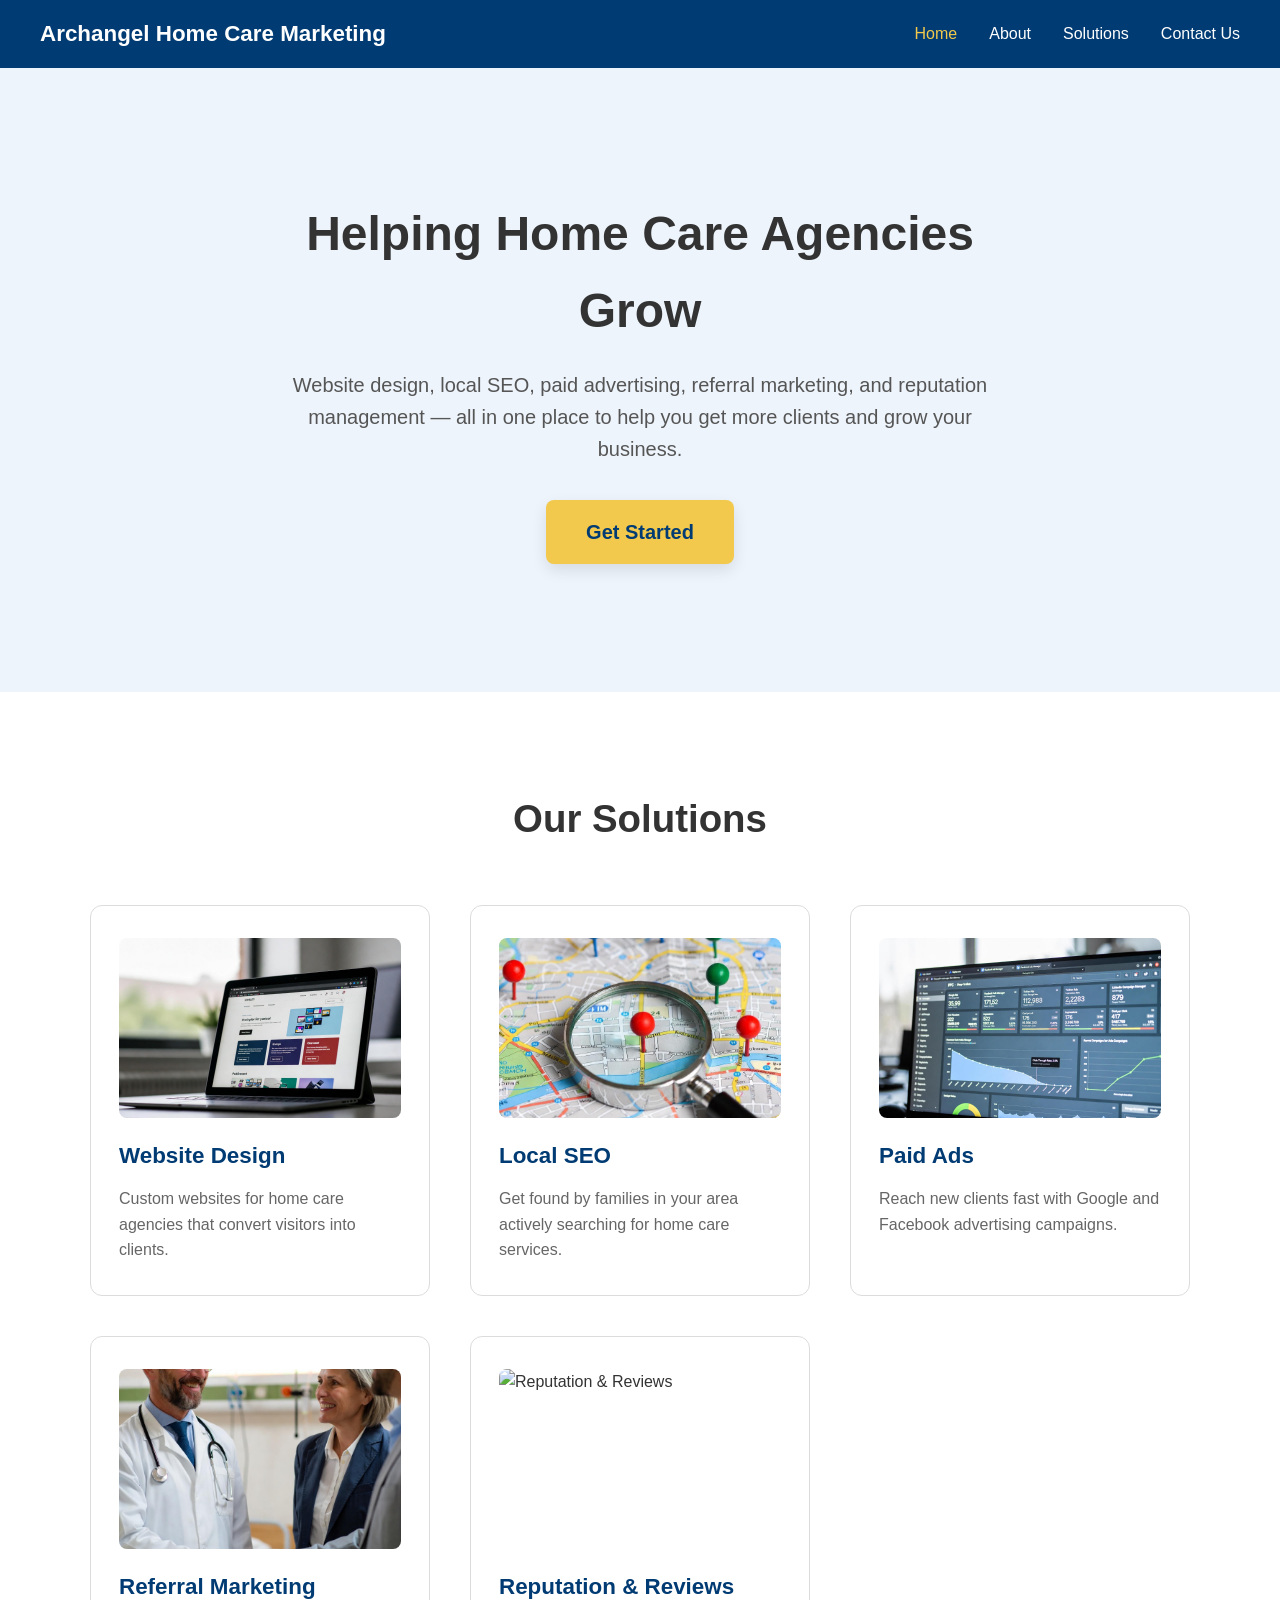
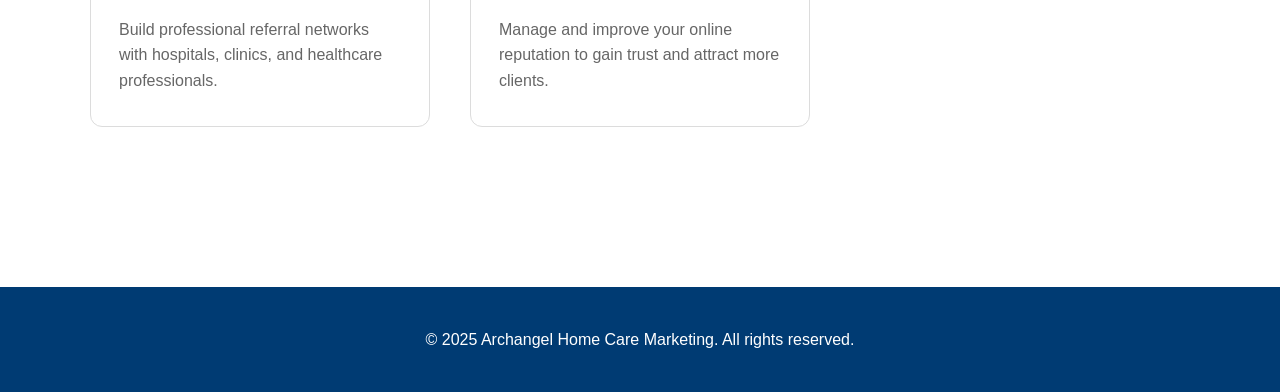
==== commit 0b66907d: "After blue & yellow style, this index.html" ====
--- a/index.html
+++ b/index.html
@@ -1,60 +1,82 @@
 <!DOCTYPE html>
 <html lang="en">
 <head>
-<meta charset="UTF-8">
-<meta name="viewport" content="width=device-width, initial-scale=1.0">
-<title>Home | Archangel Home Care Marketing</title>
-<meta name="description" content="Archangel Home Care Marketing provides website design, local SEO, paid ads, referral marketing, and reputation management for home care agencies.">
-<link rel="stylesheet" href="styles.css">
+  <meta charset="UTF-8">
+  <meta name="viewport" content="width=device-width, initial-scale=1.0">
+  <title>Home | Archangel Home Care Marketing</title>
+  <meta name="description" content="Archangel Home Care Marketing helps home care agencies grow with website design, SEO, paid ads, referral marketing, and reputation management.">
+  <link rel="stylesheet" href="styles.css">
 </head>
 <body>
-<nav class="navbar">
-  <div class="logo">Archangel Home Care Marketing</div>
-  <ul class="nav-links">
-    <li><a href="index.html" class="active">Home</a></li>
-    <li><a href="about.html">About</a></li>
-    <li class="dropdown">
-      <a href="solutions.html">Solutions</a>
-      <ul class="dropdown-content">
-        <li><a href="solutions/website-design.html">Website Design</a></li>
-        <li><a href="solutions/local-seo.html">Local SEO</a></li>
-        <li><a href="solutions/paid-ads.html">Paid Ads</a></li>
-        <li><a href="solutions/referral-marketing.html">Referral Marketing</a></li>
-        <li><a href="solutions/reputation-reviews.html">Reputation & Reviews</a></li>
+
+  <!-- NAVBAR -->
+  <nav class="navbar">
+    <div class="nav-inner">
+      <div class="logo"><a href="index.html">Archangel Home Care Marketing</a></div>
+      <ul class="nav-links">
+        <li><a href="index.html" class="active">Home</a></li>
+        <li><a href="about.html">About</a></li>
+        <li class="dropdown">
+          <a href="solutions.html">Solutions</a>
+          <ul class="dropdown-menu">
+            <li><a href="solutions/website-design.html">Website Design</a></li>
+            <li><a href="solutions/local-seo.html">Local SEO</a></li>
+            <li><a href="solutions/paid-ads.html">Paid Ads</a></li>
+            <li><a href="solutions/referral-marketing.html">Referral Marketing</a></li>
+            <li><a href="solutions/reputation-management.html">Reputation & Reviews</a></li>
+          </ul>
+        </li>
+        <li><a href="contact.html">Contact Us</a></li>
       </ul>
-    </li>
-    <li><a href="contact.html">Contact Us</a></li>
-  </ul>
-</nav>
+    </div>
+  </nav>
 
-<section class="hero">
-  <h1>Grow Your Home Care Agency</h1>
-  <p>We help home care agencies attract clients, build referrals, and increase revenue with proven marketing strategies.</p>
-  <a href="contact.html" class="btn primary">Get Started</a>
-</section>
+  <!-- HERO -->
+  <section class="hero">
+    <div class="container">
+      <h1>Helping Home Care Agencies Grow</h1>
+      <p>Website design, local SEO, paid advertising, referral marketing, and reputation management — all in one place to help you get more clients and grow your business.</p>
+      <a href="contact.html" class="btn primary">Get Started</a>
+    </div>
+  </section>
 
-<section class="solutions-grid container">
-  <div class="solution-card" onclick="location.href='solutions/website-design.html'">
-    <h3>Website Design</h3>
-    <p>Responsive, modern websites that convert visitors into clients.</p>
-  </div>
-  <div class="solution-card" onclick="location.href='solutions/local-seo.html'">
-    <h3>Local SEO</h3>
-    <p>Get found by families searching for home care services in your area.</p>
-  </div>
-  <div class="solution-card" onclick="location.href='solutions/paid-ads.html'">
-    <h3>Paid Ads</h3>
-    <p>Targeted Google and Facebook campaigns that drive inquiries quickly.</p>
-  </div>
-  <div class="solution-card" onclick="location.href='solutions/referral-marketing.html'">
-    <h3>Referral Marketing</h3>
-    <p>Build strong professional referral networks that bring consistent leads.</p>
-  </div>
-  <div class="solution-card" onclick="location.href='solutions/reputation-reviews.html'">
-    <h3>Reputation & Reviews</h3>
-    <p>Manage your online reputation and increase client trust and inquiries.</p>
-  </div>
-</section>
+  <!-- SOLUTIONS OVERVIEW -->
+  <section class="solutions-overview">
+    <div class="container">
+      <h2>Our Solutions</h2>
+      <div class="solutions-grid">
+        <div class="solution-card" onclick="location.href='solutions/website-design.html'">
+          <img src="images/website-design.jpg" alt="Website Design">
+          <h3>Website Design</h3>
+          <p>Custom websites for home care agencies that convert visitors into clients.</p>
+        </div>
+        <div class="solution-card" onclick="location.href='solutions/local-seo.html'">
+          <img src="images/local-seo.jpg" alt="Local SEO">
+          <h3>Local SEO</h3>
+          <p>Get found by families in your area actively searching for home care services.</p>
+        </div>
+        <div class="solution-card" onclick="location.href='solutions/paid-ads.html'">
+          <img src="images/paid-ads.jpg" alt="Paid Ads">
+          <h3>Paid Ads</h3>
+          <p>Reach new clients fast with Google and Facebook advertising campaigns.</p>
+        </div>
+        <div class="solution-card" onclick="location.href='solutions/referral-marketing.html'">
+          <img src="images/referral-marketing.jpg" alt="Referral Marketing">
+          <h3>Referral Marketing</h3>
+          <p>Build professional referral networks with hospitals, clinics, and healthcare professionals.</p>
+        </div>
+        <div class="solution-card" onclick="location.href='solutions/reputation-management.html'">
+          <img src="images/reputation-management.jpg" alt="Reputation & Reviews">
+          <h3>Reputation & Reviews</h3>
+          <p>Manage and improve your online reputation to gain trust and attract more clients.</p>
+        </div>
+      </div>
+    </div>
+  </section>
+
+  <footer>
+    <p>&copy; 2025 Archangel Home Care Marketing. All rights reserved.</p>
+  </footer>
 
 </body>
 </html>
--- a/styles.css
+++ b/styles.css
@@ -1,4 +1,6 @@
-/* Reset & base styles */
+ /* ==============================
+   RESET & BASE
+============================== */
 * {
   margin: 0;
   padding: 0;
@@ -6,303 +8,354 @@
 }
 
 body {
-  font-family: 'Segoe UI', Tahoma, Geneva, Verdana, sans-serif;
+  font-family: -apple-system, BlinkMacSystemFont, "Segoe UI",
+               Roboto, Helvetica, Arial, sans-serif;
   line-height: 1.6;
   color: #333;
-  background-color: #fefefe;
+  background-color: #fff;
+}
+
+img {
+  max-width: 100%;
+  display: block;
+}
+
+a {
+  text-decoration: none;
+  color: inherit;
+}
+
+/* ==============================
+   GLOBAL LAYOUT
+============================== */
+section {
+  padding: 6rem 2rem;
 }
 
 .container {
-  width: 90%;
+  max-width: 1100px;
+  margin: 0 auto;
+}
+
+/* ==============================
+   NAVBAR
+============================== */
+.navbar {
+  background-color: #003b73;
+  padding: 1rem 2rem;
+  position: sticky;
+  top: 0;
+  z-index: 1000;
+}
+
+.nav-inner {
   max-width: 1200px;
   margin: 0 auto;
-}
-
-/* Navbar */
-.navbar {
   display: flex;
+  align-items: center;
   justify-content: space-between;
-  align-items: center;
-  background-color: #ffffff;
-  padding: 1rem 2rem;
-  border-bottom: 1px solid #ddd;
-  position: sticky;
-  top: 0;
-  z-index: 100;
-}
-
-.navbar .logo {
-  font-size: 1.6rem;
-  font-weight: bold;
-  color: #2c3e50;
-}
-
-.navbar .nav-links {
+}
+
+.logo a {
+  font-size: 1.4rem;
+  font-weight: 700;
+  color: #fff;
+}
+
+.nav-links {
   list-style: none;
   display: flex;
+  gap: 2rem;
   align-items: center;
 }
 
-.navbar .nav-links li {
+.nav-links li {
   position: relative;
 }
 
-.navbar .nav-links a {
-  text-decoration: none;
-  color: #2c3e50;
-  padding: 0.5rem 1rem;
-  transition: color 0.3s;
-}
-
-.navbar .nav-links a:hover,
-.navbar .nav-links a.active {
-  color: #1abc9c;
-}
-
-/* Dropdown */
-.dropdown:hover .dropdown-content {
-  display: block;
-}
-
-.dropdown-content {
-  display: none;
+.nav-links a {
+  color: #fff;
+  font-weight: 500;
+}
+
+.nav-links a:hover,
+.nav-links a.active {
+  color: #f2c94c;
+}
+
+/* ==============================
+   DROPDOWN (HOVER ONLY)
+============================== */
+.dropdown-menu {
   position: absolute;
   top: 100%;
   left: 0;
-  background-color: #ffffff;
-  min-width: 200px;
-  box-shadow: 0 8px 16px rgba(0,0,0,0.2);
-  border: 1px solid #ddd;
-  z-index: 200;
-}
-
-.dropdown-content li {
+  background-color: #003b73;
+  list-style: none;
+  min-width: 230px;
+  padding: 0.5rem 0;
+  display: none;
+  border-radius: 0 0 6px 6px;
+}
+
+.dropdown:hover .dropdown-menu {
+  display: block;
+}
+
+.dropdown-menu li a {
+  display: block;
+  padding: 0.7rem 1.2rem;
+  color: #fff;
+  font-size: 0.95rem;
+}
+
+.dropdown-menu li a:hover {
+  background-color: #002a55;
+}
+
+/* ==============================
+   HERO
+============================== */
+.hero {
+  background: #eef4fb;
+  text-align: center;
+  padding: 8rem 2rem;
+}
+
+.hero h1 {
+  font-size: 3rem;
+  max-width: 800px;
+  margin: 0 auto 1.2rem;
+}
+
+.hero p {
+  font-size: 1.25rem;
+  max-width: 700px;
+  margin: 0 auto 2.2rem;
+  color: #555;
+}
+
+/* ==============================
+   BUTTONS / CTA
+============================== */
+.btn {
+  display: inline-block;
+  padding: 0.9rem 2rem;
+  font-weight: 600;
+  border-radius: 6px;
+  transition: all 0.25s ease;
+  text-align: center;
+}
+
+/* Unified Primary CTA */
+.btn.primary {
+  background-color: #f2c94c;
+  color: #003b73;
+  font-size: 1.25rem;
+  font-weight: 700;
+  padding: 1rem 2.5rem;
+  border-radius: 8px;
+  display: inline-block;
+  text-align: center;
+  transition: transform 0.25s ease, box-shadow 0.25s ease;
+  box-shadow: 0 6px 15px rgba(0, 0, 0, 0.1);
+}
+
+.btn.primary:hover {
+  background-color: #e6b93d;
+  transform: translateY(-3px);
+  box-shadow: 0 10px 22px rgba(0, 0, 0, 0.15);
+}
+
+/* ==============================
+   SOLUTIONS GRID
+============================== */
+.solutions-overview h2 {
+  text-align: center;
+  font-size: 2.4rem;
+  margin-bottom: 3.5rem;
+}
+
+.solutions-grid {
+  display: grid;
+  grid-template-columns: repeat(auto-fit, minmax(280px, 1fr));
+  gap: 2.5rem;
+  align-items: stretch;
+}
+
+/* Card */
+.solution-card {
+  display: flex;
+  flex-direction: column;
+  height: 100%;
+  padding: 2rem 1.75rem;
+  border: 1px solid #dcdcdc;
+  border-radius: 12px;
+  background-color: #fff;
+  transition: transform 0.25s ease, box-shadow 0.25s ease;
+}
+
+/* Image locked */
+.solution-card img {
   width: 100%;
-}
-
-.dropdown-content a {
-  display: block;
-  padding: 0.75rem 1rem;
-  color: #2c3e50;
-}
-
-.dropdown-content a:hover {
-  background-color: #f0f0f0;
-  color: #1abc9c;
-}
-
-/* Hero / Home Sections */
-.hero {
-  padding: 6rem 2rem 4rem;
-  text-align: center;
-  background-color: #1abc9c;
-  color: #fff;
-}
-
-.hero h1 {
+  height: 180px;
+  object-fit: cover;
+  border-radius: 8px;
+  margin-bottom: 1.25rem;
+}
+
+.solution-card h3 {
+  font-size: 1.4rem;
+  margin-bottom: 0.75rem;
+  color: #003b73;
+}
+
+.solution-card p {
+  font-size: 1rem;
+  color: #666;
+  flex-grow: 1;
+}
+
+.solution-card:hover {
+  transform: translateY(-4px);
+  box-shadow: 0 10px 22px rgba(0, 0, 0, 0.12);
+}
+
+/* ==============================
+   SOLUTION DETAIL PAGES
+============================== */
+.solution-detail h1 {
   font-size: 2.5rem;
   margin-bottom: 1rem;
 }
 
-.hero p {
-  font-size: 1.2rem;
+.solution-detail p {
+  font-size: 1.1rem;
+  max-width: 800px;
   margin-bottom: 2rem;
 }
 
-/* CTA Buttons */
-.btn {
-  display: inline-block;
-  padding: 0.75rem 1.5rem;
-  font-weight: bold;
-  border-radius: 5px;
-  text-decoration: none;
-  transition: all 0.3s;
-}
-
-.btn.primary {
-  background-color: #1abc9c;
-  color: #fff;
-  border: none;
-}
-
-.btn.primary:hover {
-  background-color: #16a085;
-}
-
-/* Solution Cards */
-.solutions-grid {
-  display: grid;
-  grid-template-columns: repeat(auto-fit, minmax(250px, 1fr));
-  gap: 2rem;
-  margin: 4rem 0;
-}
-
-.solution-card {
-  background-color: #ffffff;
-  border: 1px solid #ddd;
-  border-radius: 8px;
-  padding: 2rem 1.5rem;
-  text-align: center;
-  transition: transform 0.3s, box-shadow 0.3s;
-  cursor: pointer;
-}
-
-.solution-card:hover {
-  transform: translateY(-5px);
-  box-shadow: 0 10px 20px rgba(0,0,0,0.1);
-}
-
-.solution-card h3 {
+.solution-detail img {
+  max-width: 800px;
+  margin: 2rem 0;
+  border-radius: 12px;
+}
+
+.solution-detail ul {
+  margin: 1.5rem 0 2.5rem;
+  padding-left: 1.2rem;
+}
+
+.solution-detail li {
+  margin-bottom: 0.75rem;
+}
+
+/* ==============================
+   CTA SECTIONS
+============================== */
+.cta {
+  background-color: #003b73;
+  color: #fff;
+  text-align: center;
+  padding: 6rem 2rem;
+  border-radius: 12px;
+}
+
+.cta h2 {
+  font-size: 2.2rem;
   margin-bottom: 1rem;
-  color: #2c3e50;
-}
-
-.solution-card p {
-  color: #555;
-  font-size: 0.95rem;
-}
-
-/* Solution Detail */
-.solution-detail {
-  padding: 4rem 2rem;
-}
-
-.solution-detail h1 {
+}
+
+.cta p {
+  font-size: 1.15rem;
+  margin-bottom: 2rem;
+  color: #e6e6e6;
+}
+
+/* ==============================
+   CONTACT PAGE
+============================== */
+.contact-two-column {
+  display: flex;
+  gap: 4rem;
+  flex-wrap: wrap;
+}
+
+.contact-left,
+.contact-right {
+  flex: 1 1 420px;
+}
+
+.contact-left h2 {
   font-size: 2rem;
   margin-bottom: 1rem;
-  color: #1abc9c;
-}
-
-.solution-detail h2 {
-  font-size: 1.3rem;
-  margin-top: 2rem;
-  margin-bottom: 1rem;
-  color: #2c3e50;
-}
-
-.solution-detail p,
-.solution-detail ul {
-  margin-bottom: 1rem;
-}
-
-.solution-detail ul li {
-  margin-left: 1.2rem;
-  list-style-type: disc;
-}
-
-/* About Page */
-.about-section {
-  padding: 4rem 2rem;
-}
-
-.about-section h1 {
-  margin-bottom: 1.5rem;
-  color: #1abc9c;
-}
-
-.about-section p {
-  margin-bottom: 1rem;
+}
+
+.contact-left ul {
+  list-style: none;
+  margin-top: 1.5rem;
+}
+
+.contact-left li {
+  margin-bottom: 0.9rem;
   font-size: 1.05rem;
 }
 
-/* Contact Page */
-.contact-section {
-  padding: 4rem 2rem;
-}
-
-.contact-section h1 {
-  margin-bottom: 2rem;
-  color: #1abc9c;
-}
-
-.contact-info {
-  background-color: #f9f9f9;
-  padding: 2rem;
-  border-radius: 8px;
-  margin-bottom: 3rem;
-}
-
-.contact-info h2 {
-  margin-bottom: 1rem;
-}
-
-.contact-info ul li {
-  margin-bottom: 0.5rem;
-}
-
-.contact-form {
-  background-color: #ffffff;
-  padding: 2rem;
-  border-radius: 8px;
-  box-shadow: 0 4px 10px rgba(0,0,0,0.05);
-}
-
+/* Form */
 .contact-form label {
   display: block;
+  font-weight: 600;
+  margin-top: 1.2rem;
   margin-bottom: 0.3rem;
-  font-weight: bold;
 }
 
 .contact-form input,
-.contact-form select,
-.contact-form textarea {
+.contact-form select {
   width: 100%;
-  padding: 0.7rem;
-  margin-bottom: 1.2rem;
-  border-radius: 5px;
+  padding: 0.75rem;
+  border-radius: 6px;
   border: 1px solid #ccc;
-  font-size: 1rem;
-}
-
-.contact-form textarea {
-  resize: vertical;
-  min-height: 120px;
 }
 
 .contact-form button {
-  background-color: #1abc9c;
-  color: #fff;
-  border: none;
-  padding: 0.8rem 1.5rem;
-  font-size: 1rem;
-  border-radius: 5px;
-  cursor: pointer;
-}
-
-.contact-form button:hover {
-  background-color: #16a085;
-}
-
-/* Footer */
+  margin-top: 1.8rem;
+  width: 100%;
+  font-size: 1.1rem;
+}
+
+/* ==============================
+   FOOTER
+============================== */
 footer {
-  background-color: #2c3e50;
-  color: #fff;
-  padding: 2rem;
-  text-align: center;
-}
-
-/* Responsive */
+  background-color: #003b73;
+  color: #fff;
+  text-align: center;
+  padding: 2.5rem 2rem;
+  margin-top: 4rem;
+}
+
+/* ==============================
+   RESPONSIVE
+============================== */
 @media (max-width: 768px) {
-  .navbar {
-    flex-direction: column;
-    align-items: flex-start;
-  }
-  .navbar .nav-links {
-    flex-direction: column;
-    width: 100%;
-    display: none;
-  }
-  .navbar .nav-links li {
-    width: 100%;
-  }
-  .navbar .nav-links a {
-    width: 100%;
-    padding: 1rem 0;
-  }
-  .navbar .nav-links.show {
-    display: flex;
-  }
-  .solutions-grid {
-    grid-template-columns: 1fr;
-  }
-}
+  section {
+    padding: 4rem 1.5rem;
+  }
+
+  .hero h1 {
+    font-size: 2.3rem;
+  }
+
+  .nav-links {
+    gap: 1.2rem;
+  }
+
+  .contact-two-column {
+    gap: 3rem;
+  }
+
+  .btn.primary {
+    font-size: 1.1rem;
+    padding: 0.9rem 2rem;
+  }
+}
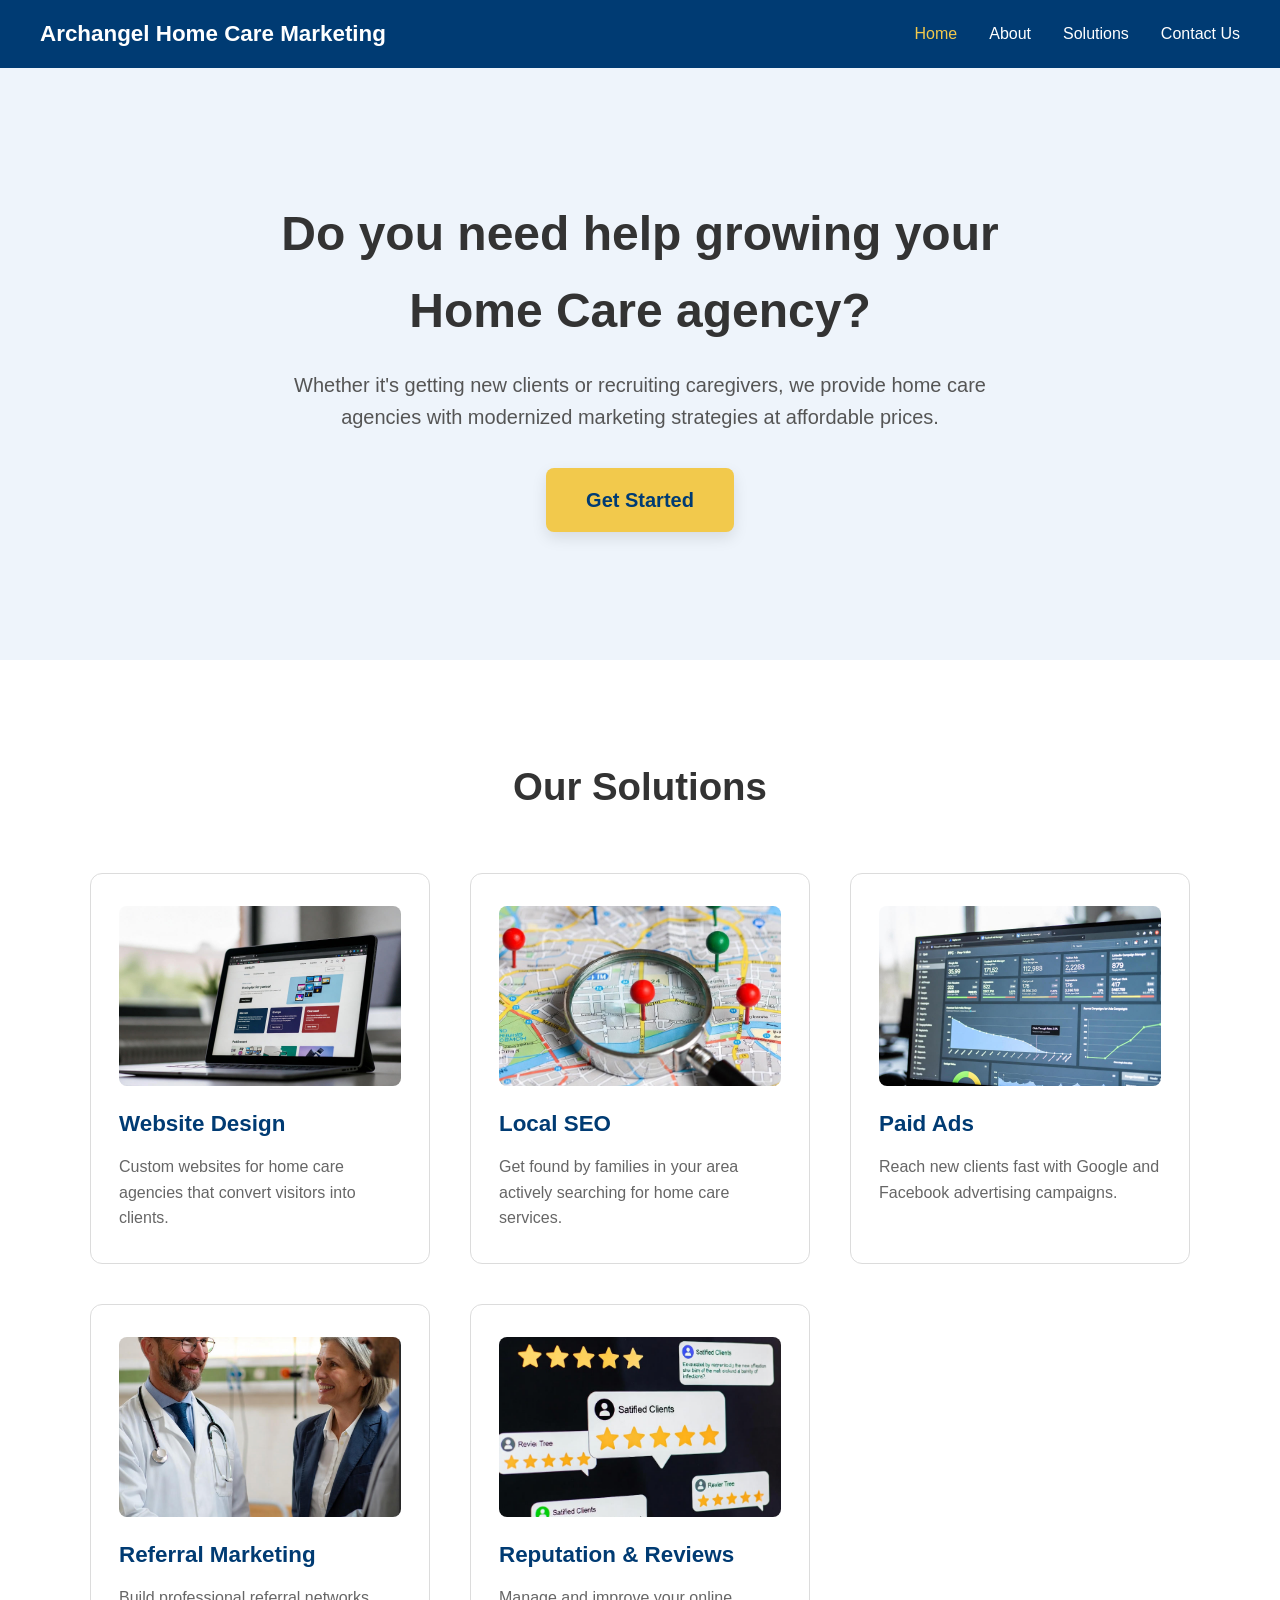
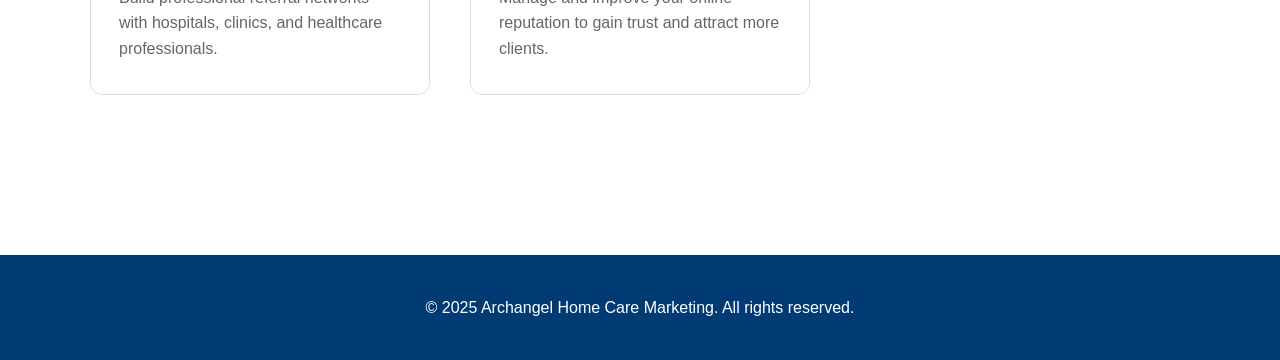
==== commit 6455c21f: "Change Header - index.html" ====
--- a/index.html
+++ b/index.html
@@ -34,8 +34,8 @@
   <!-- HERO -->
   <section class="hero">
     <div class="container">
-      <h1>Helping Home Care Agencies Grow</h1>
-      <p>Website design, local SEO, paid advertising, referral marketing, and reputation management — all in one place to help you get more clients and grow your business.</p>
+      <h1>Do you need help growing your Home Care agency?</h1>
+      <p>Whether it's getting new clients or recruiting caregivers, we provide home care agencies with modernized marketing strategies at affordable prices.</p>
       <a href="contact.html" class="btn primary">Get Started</a>
     </div>
   </section>
